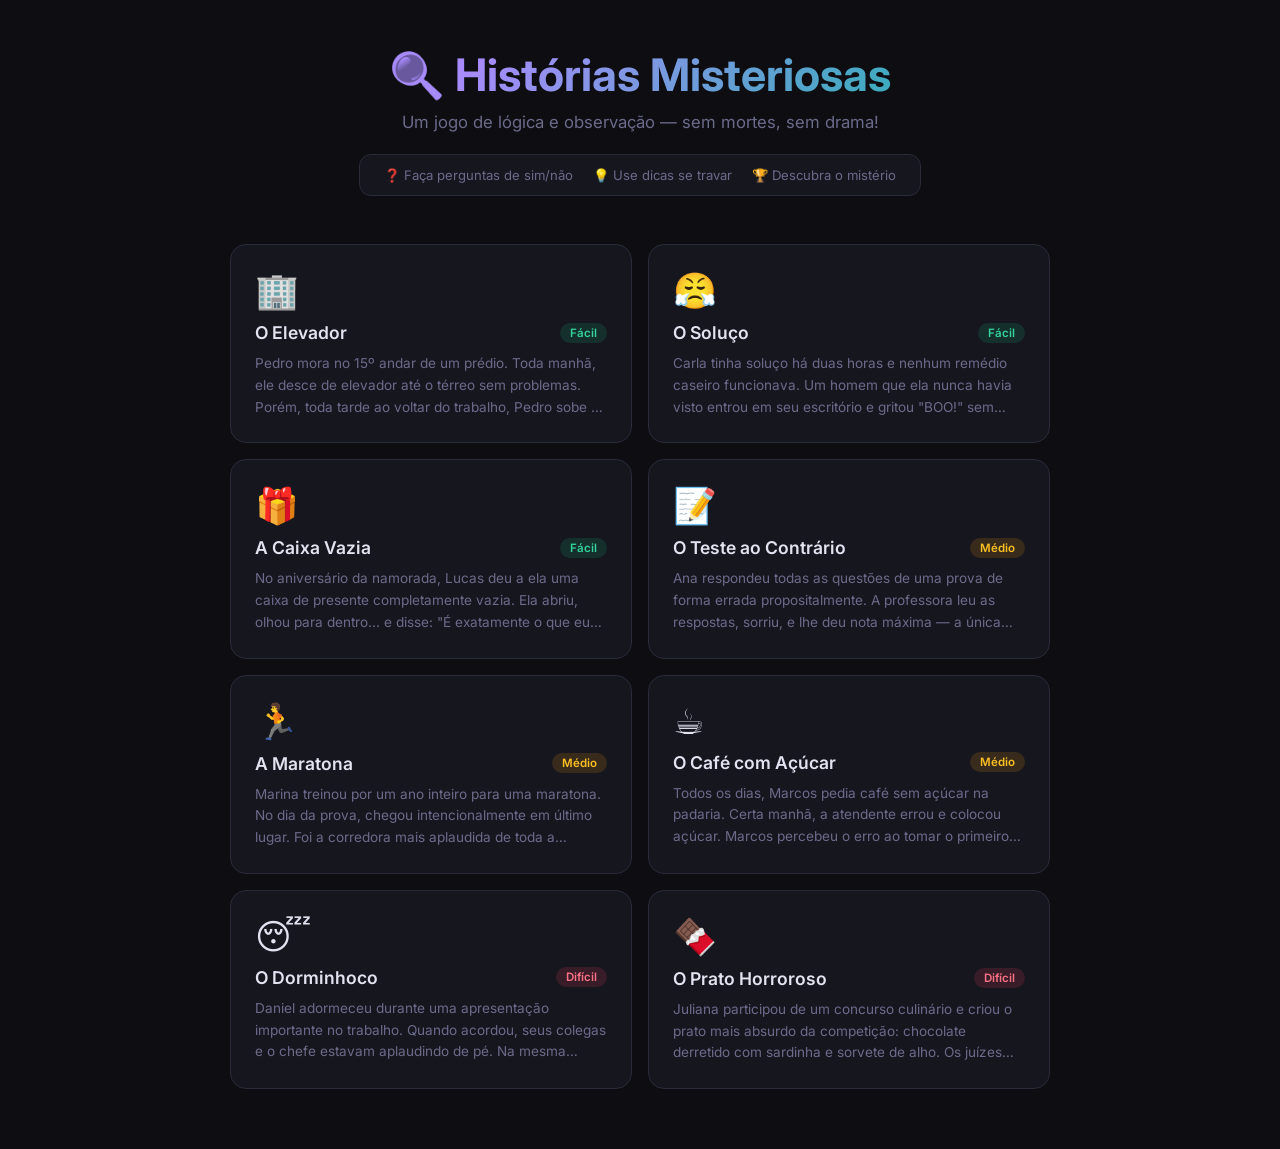
==== mystery_game/index.html @ 5fd46ef1 "feat: jogo de mistério estilo Black Stories leve App web standalone (HTML/CSS/JS) com 8 histórias mi" ====
<!DOCTYPE html>
<html lang="pt-BR">
<head>
  <meta charset="UTF-8">
  <meta name="viewport" content="width=device-width, initial-scale=1.0">
  <title>Histórias Misteriosas</title>
  <style>
    @import url('https://fonts.googleapis.com/css2?family=Inter:wght@400;500;600;700&display=swap');

    :root {
      --bg: #0d0d12;
      --surface: #16161f;
      --surface2: #1e1e2a;
      --border: #2a2a3a;
      --text: #e2e2f0;
      --muted: #6b6b8a;
      --purple: #8b5cf6;
      --purple-light: #a78bfa;
      --teal: #14b8a6;
      --green: #10b981;
      --red: #f43f5e;
      --yellow: #f59e0b;
    }

    * { margin: 0; padding: 0; box-sizing: border-box; }

    html, body {
      font-family: 'Inter', system-ui, sans-serif;
      background: var(--bg);
      color: var(--text);
      height: 100%;
    }

    /* ── SCREENS ── */
    .screen { display: none; }
    .screen.active { display: flex; flex-direction: column; }

    /* ── HOME ── */
    #home {
      max-width: 860px;
      margin: 0 auto;
      padding: 48px 20px 60px;
      min-height: 100vh;
    }

    .home-header {
      text-align: center;
      margin-bottom: 48px;
    }

    .home-header h1 {
      font-size: clamp(2rem, 5vw, 2.8rem);
      font-weight: 700;
      background: linear-gradient(135deg, var(--purple-light) 30%, var(--teal));
      -webkit-background-clip: text;
      -webkit-text-fill-color: transparent;
      background-clip: text;
      margin-bottom: 10px;
    }

    .home-header p {
      color: var(--muted);
      font-size: 1.05rem;
      margin-bottom: 6px;
    }

    .how-to {
      display: inline-flex;
      gap: 20px;
      background: var(--surface);
      border: 1px solid var(--border);
      border-radius: 12px;
      padding: 12px 24px;
      margin-top: 16px;
      font-size: 0.82rem;
      color: var(--muted);
    }

    .how-to span { display: flex; align-items: center; gap: 6px; }

    .story-grid {
      display: grid;
      grid-template-columns: repeat(auto-fill, minmax(300px, 1fr));
      gap: 16px;
    }

    .story-card {
      background: var(--surface);
      border: 1px solid var(--border);
      border-radius: 16px;
      padding: 24px;
      cursor: pointer;
      transition: transform 0.18s ease, box-shadow 0.18s ease, border-color 0.18s ease;
      position: relative;
      overflow: hidden;
    }

    .story-card::after {
      content: '';
      position: absolute;
      top: 0; left: 0; right: 0;
      height: 3px;
      background: linear-gradient(90deg, var(--purple), var(--teal));
      opacity: 0;
      transition: opacity 0.18s;
    }

    .story-card:hover {
      transform: translateY(-3px);
      border-color: var(--purple);
      box-shadow: 0 10px 40px rgba(139, 92, 246, 0.12);
    }

    .story-card:hover::after { opacity: 1; }

    .card-emoji { font-size: 2.2rem; display: block; margin-bottom: 10px; }

    .card-header {
      display: flex;
      align-items: center;
      justify-content: space-between;
      margin-bottom: 10px;
    }

    .card-title { font-size: 1.1rem; font-weight: 600; }

    .badge {
      padding: 3px 10px;
      border-radius: 100px;
      font-size: 0.72rem;
      font-weight: 600;
    }

    .badge-easy   { background: rgba(16,185,129,.15); color: #34d399; }
    .badge-medium { background: rgba(245,158,11,.15);  color: #fbbf24; }
    .badge-hard   { background: rgba(244,63,94,.15);   color: #fb7185; }

    .card-preview {
      color: var(--muted);
      font-size: 0.85rem;
      line-height: 1.6;
      display: -webkit-box;
      -webkit-line-clamp: 3;
      -webkit-box-orient: vertical;
      overflow: hidden;
    }

    /* ── GAME ── */
    #game {
      max-width: 700px;
      margin: 0 auto;
      padding: 20px 20px 24px;
      height: 100vh;
    }

    .topbar {
      display: flex;
      align-items: center;
      gap: 12px;
      padding-bottom: 14px;
      border-bottom: 1px solid var(--border);
      margin-bottom: 16px;
    }

    .btn-back {
      background: transparent;
      border: 1px solid var(--border);
      color: var(--muted);
      padding: 6px 14px;
      border-radius: 8px;
      cursor: pointer;
      font-size: 0.82rem;
      font-family: inherit;
      transition: all 0.15s;
      white-space: nowrap;
    }
    .btn-back:hover { color: var(--text); border-color: var(--muted); }

    #game-title {
      font-size: 1rem;
      font-weight: 600;
      flex: 1;
      text-align: center;
    }

    .stats {
      display: flex;
      gap: 14px;
      font-size: 0.8rem;
      color: var(--muted);
      white-space: nowrap;
    }

    .scenario-card {
      background: var(--surface);
      border: 1px solid var(--border);
      border-radius: 14px;
      padding: 20px;
      margin-bottom: 14px;
    }

    .scenario-label {
      font-size: 0.7rem;
      text-transform: uppercase;
      letter-spacing: 0.1em;
      color: var(--purple-light);
      font-weight: 600;
      margin-bottom: 10px;
    }

    #scenario-text {
      font-size: 0.95rem;
      line-height: 1.7;
    }

    .chat-log {
      flex: 1;
      overflow-y: auto;
      display: flex;
      flex-direction: column;
      gap: 10px;
      padding: 2px 2px 8px;
      margin-bottom: 12px;
      scrollbar-width: thin;
      scrollbar-color: var(--border) transparent;
    }

    .chat-log::-webkit-scrollbar { width: 4px; }
    .chat-log::-webkit-scrollbar-track { background: transparent; }
    .chat-log::-webkit-scrollbar-thumb { background: var(--border); border-radius: 4px; }

    .empty-chat {
      text-align: center;
      color: var(--muted);
      font-size: 0.875rem;
      padding: 32px 0;
    }

    .msg-pair { display: flex; flex-direction: column; gap: 6px; }

    .msg-q {
      align-self: flex-end;
      background: var(--surface2);
      border: 1px solid var(--border);
      border-radius: 14px 14px 3px 14px;
      padding: 10px 16px;
      font-size: 0.875rem;
      max-width: 88%;
    }

    .msg-a {
      align-self: flex-start;
      display: flex;
      align-items: center;
      gap: 9px;
      border-radius: 14px 14px 14px 3px;
      padding: 10px 16px;
      font-size: 0.875rem;
      font-weight: 500;
      max-width: 88%;
    }

    .msg-a.sim  { background: rgba(16,185,129,.1); border: 1px solid rgba(16,185,129,.25); color: #34d399; }
    .msg-a.nao  { background: rgba(244,63,94,.1);  border: 1px solid rgba(244,63,94,.25);  color: #fb7185; }
    .msg-a.irr  { background: rgba(245,158,11,.1); border: 1px solid rgba(245,158,11,.25); color: #fbbf24; }

    .hint-msg {
      align-self: stretch;
      background: rgba(139,92,246,.08);
      border: 1px solid rgba(139,92,246,.2);
      border-radius: 10px;
      padding: 12px 16px;
      font-size: 0.85rem;
      color: var(--purple-light);
      display: flex;
      gap: 10px;
    }

    .input-row {
      display: flex;
      gap: 8px;
      margin-bottom: 10px;
    }

    .q-input {
      flex: 1;
      background: var(--surface);
      border: 1px solid var(--border);
      border-radius: 10px;
      padding: 11px 16px;
      color: var(--text);
      font-size: 0.9rem;
      font-family: inherit;
      outline: none;
      transition: border-color 0.15s;
    }
    .q-input:focus { border-color: var(--purple); }
    .q-input::placeholder { color: var(--muted); }

    .btn-primary {
      background: var(--purple);
      color: #fff;
      border: none;
      border-radius: 10px;
      padding: 11px 20px;
      font-size: 0.9rem;
      font-weight: 500;
      cursor: pointer;
      font-family: inherit;
      transition: opacity 0.15s;
      white-space: nowrap;
    }
    .btn-primary:hover { opacity: 0.88; }

    .action-row {
      display: flex;
      gap: 8px;
    }

    .btn-action {
      flex: 1;
      padding: 10px 8px;
      border-radius: 10px;
      border: 1px solid var(--border);
      background: var(--surface);
      color: var(--text);
      font-size: 0.82rem;
      cursor: pointer;
      transition: all 0.15s;
      font-family: inherit;
      font-weight: 500;
    }
    .btn-action:hover { border-color: var(--purple); }
    .btn-action:disabled { opacity: 0.35; cursor: not-allowed; }
    .btn-action:disabled:hover { border-color: var(--border); }

    .btn-solve {
      background: var(--purple);
      border-color: var(--purple);
      color: #fff;
    }
    .btn-solve:hover { opacity: 0.88; border-color: var(--purple); }

    .btn-danger { color: var(--red); border-color: rgba(244,63,94,.2); }
    .btn-danger:hover { border-color: var(--red); background: rgba(244,63,94,.08); }

    /* ── SOLUTION ── */
    #solution {
      max-width: 600px;
      margin: 0 auto;
      padding: 48px 20px 60px;
      align-items: center;
      text-align: center;
      min-height: 100vh;
    }

    .result-emoji { font-size: 4rem; margin-bottom: 14px; }
    .result-title { font-size: 1.9rem; font-weight: 700; margin-bottom: 6px; }
    .result-sub { color: var(--muted); font-size: 1rem; margin-bottom: 36px; }

    .sol-card {
      background: var(--surface);
      border: 1px solid var(--border);
      border-radius: 16px;
      padding: 28px;
      margin-bottom: 28px;
      text-align: left;
      width: 100%;
    }

    .sol-card h3 {
      font-size: 0.72rem;
      text-transform: uppercase;
      letter-spacing: 0.1em;
      color: var(--purple-light);
      margin-bottom: 14px;
    }

    #solution-text {
      font-size: 0.97rem;
      line-height: 1.75;
    }

    .score-row {
      display: flex;
      justify-content: center;
      gap: 40px;
      margin-bottom: 36px;
    }

    .score-item { text-align: center; }

    .score-val {
      font-size: 2.2rem;
      font-weight: 700;
      background: linear-gradient(135deg, var(--purple-light), var(--teal));
      -webkit-background-clip: text;
      -webkit-text-fill-color: transparent;
      background-clip: text;
      display: block;
    }

    .score-lbl {
      font-size: 0.75rem;
      color: var(--muted);
      margin-top: 2px;
    }

    .btn-replay {
      background: linear-gradient(135deg, var(--purple), var(--teal));
      color: #fff;
      border: none;
      border-radius: 12px;
      padding: 14px 40px;
      font-size: 1rem;
      font-weight: 600;
      cursor: pointer;
      font-family: inherit;
      transition: opacity 0.15s;
    }
    .btn-replay:hover { opacity: 0.88; }

    /* ── ANIMATIONS ── */
    @keyframes fadeUp {
      from { opacity: 0; transform: translateY(8px); }
      to   { opacity: 1; transform: translateY(0); }
    }
    .anim { animation: fadeUp 0.25s ease forwards; }

    /* ── RESPONSIVE ── */
    @media (max-width: 480px) {
      .stats { display: none; }
      .action-row { flex-wrap: wrap; }
      .btn-action { flex: 1 0 calc(50% - 4px); }
      .how-to { flex-direction: column; gap: 8px; align-items: flex-start; }
    }
  </style>
</head>
<body>

<!-- ══════════ HOME ══════════ -->
<div id="home" class="screen active">
  <div class="home-header">
    <h1>🔍 Histórias Misteriosas</h1>
    <p>Um jogo de lógica e observação — sem mortes, sem drama!</p>
    <div class="how-to">
      <span>❓ Faça perguntas de sim/não</span>
      <span>💡 Use dicas se travar</span>
      <span>🏆 Descubra o mistério</span>
    </div>
  </div>
  <div class="story-grid" id="story-grid"></div>
</div>

<!-- ══════════ GAME ══════════ -->
<div id="game" class="screen">
  <div class="topbar">
    <button class="btn-back" id="btn-back">← Voltar</button>
    <span id="game-title"></span>
    <div class="stats">
      <span id="stat-q">❓ 0</span>
      <span id="stat-h">💡 3</span>
    </div>
  </div>

  <div class="scenario-card">
    <div class="scenario-label">📖 O Mistério</div>
    <p id="scenario-text"></p>
  </div>

  <div class="chat-log" id="chat-log">
    <div class="empty-chat">Faça sua primeira pergunta abaixo! ⬇️</div>
  </div>

  <div class="input-row">
    <input class="q-input" id="q-input" type="text"
      placeholder="Ex: É uma pessoa? Acontece no trabalho?">
    <button class="btn-primary" id="btn-ask">Perguntar</button>
  </div>

  <div class="action-row">
    <button class="btn-action" id="btn-hint">💡 Dica (3)</button>
    <button class="btn-action btn-solve" id="btn-solve">✓ Resolvi!</button>
    <button class="btn-action btn-danger" id="btn-giveup">🏳 Desistir</button>
  </div>
</div>

<!-- ══════════ SOLUTION ══════════ -->
<div id="solution" class="screen">
  <div class="result-emoji" id="result-emoji">🎉</div>
  <h2 class="result-title" id="result-title">Parabéns!</h2>
  <p class="result-sub" id="result-sub">Você desvendou o mistério!</p>

  <div class="sol-card">
    <h3>✨ O Mistério Revelado</h3>
    <p id="solution-text"></p>
  </div>

  <div class="score-row">
    <div class="score-item">
      <span class="score-val" id="sc-q">0</span>
      <div class="score-lbl">perguntas</div>
    </div>
    <div class="score-item">
      <span class="score-val" id="sc-h">0</span>
      <div class="score-lbl">dicas</div>
    </div>
    <div class="score-item">
      <span class="score-val" id="sc-pts">—</span>
      <div class="score-lbl">pontos</div>
    </div>
  </div>

  <button class="btn-replay" id="btn-replay">🔄 Escolher outro mistério</button>
</div>

<script>
// ════════════════════════════════════════════
// HISTÓRIAS
// ════════════════════════════════════════════
const STORIES = [
  {
    id: 1,
    emoji: '🏢',
    title: 'O Elevador',
    difficulty: 'Fácil',
    scenario: 'Pedro mora no 15º andar de um prédio. Toda manhã, ele desce de elevador até o térreo sem problemas. Porém, toda tarde ao voltar do trabalho, Pedro sobe de elevador apenas até o 7º andar e faz o resto a pé — mesmo estando cansado. Nos dias de chuva, ele sobe de elevador diretamente até o 15º andar.',
    solution: 'Pedro é uma pessoa de baixa estatura e não consegue alcançar os botões acima do 7 no painel do elevador. De manhã, o botão "térreo" fica na parte de baixo do painel e ele alcança normalmente. Nos dias de chuva, usa o guarda-chuva como extensão para alcançar o botão do 15º andar.',
    hints: [
      'Pense em diferenças físicas entre as pessoas.',
      'Existe algo que Pedro consegue fazer nos dias de chuva que normalmente não consegue.',
      'O painel de botões do elevador é a chave do mistério.'
    ],
    qna: [
      { keys: ['baixo','estatura','altura','pequen','anao','crianca','nao alcanca','nao chega'], answer: 'sim' },
      { keys: ['guarda chuva','chuva','chover','molhar','guarda-chuva'], answer: 'sim' },
      { keys: ['botao','painel','apertar','alcancar','alcanca','pressionar'], answer: 'sim' },
      { keys: ['mora','apartamento','15 andar','quinze'], answer: 'sim' },
      { keys: ['objeto','ferramenta','bengala','vara','usar algo'], answer: 'sim' },
      { keys: ['trabalha','emprego','escritorio','servico'], answer: 'sim' },
      { keys: ['doente','hospital','medico','remedio','lesao'], answer: 'nao' },
      { keys: ['preguica','preguicoso'], answer: 'nao' },
      { keys: ['exercicio','academia','treino','caminhada','saude'], answer: 'nao' },
      { keys: ['gordo','peso','dieta','sobrepeso'], answer: 'nao' },
      { keys: ['medo','fobia','ansiedade'], answer: 'nao' },
      { keys: ['elevador quebrado','defeito','avariado'], answer: 'nao' },
      { keys: ['vizinho','amigo','familia','parente'], answer: 'irr' },
    ]
  },
  {
    id: 2,
    emoji: '😤',
    title: 'O Soluço',
    difficulty: 'Fácil',
    scenario: 'Carla tinha soluço há duas horas e nenhum remédio caseiro funcionava. Um homem que ela nunca havia visto entrou em seu escritório e gritou "BOO!" sem nenhuma razão aparente, depois saiu correndo. Carla ficou irritada por um instante... mas logo ligou para agradecer ao homem.',
    solution: 'O homem era o namorado de Carla. Ela havia ligado para ele desesperada com o soluço e pedido ajuda. Ele foi até o escritório e a assustou propositalmente. O susto curou o soluço na hora — e ela agradeceu pelo resultado.',
    hints: [
      'Pense no que acontece fisicamente quando uma pessoa leva um susto.',
      'Remédios caseiros para soluço frequentemente envolvem sustos.',
      'O "desconhecido" não era tão desconhecido assim.'
    ],
    qna: [
      { keys: ['soluço','solucar','hipo','singulto','soluço de carla'], answer: 'sim' },
      { keys: ['susto','assustar','medo','assustr','apavorar'], answer: 'sim' },
      { keys: ['namorado','conhecia','namorada de'], answer: 'sim' },
      { keys: ['curar','remedio','tratamento','curou','sanar'], answer: 'sim' },
      { keys: ['combinado','planejado','pediu','pedido','ligou'], answer: 'sim' },
      { keys: ['trabalho','escritorio','emprego'], answer: 'sim' },
      { keys: ['amor','relacionamento','namorar'], answer: 'sim' },
      { keys: ['ladrao','roubo','crime','assalto'], answer: 'nao' },
      { keys: ['doente','hospital','medico','remedio de farmacia'], answer: 'nao' },
      { keys: ['dinheiro','premio','recompensa'], answer: 'nao' },
      { keys: ['brincadeira de mau gosto'], answer: 'nao' },
    ]
  },
  {
    id: 3,
    emoji: '🎁',
    title: 'A Caixa Vazia',
    difficulty: 'Fácil',
    scenario: 'No aniversário da namorada, Lucas deu a ela uma caixa de presente completamente vazia. Ela abriu, olhou para dentro... e disse: "É exatamente o que eu queria!" Ficou emocionada.',
    solution: 'A namorada havia pedido a Lucas que lhe desse "espaço" — mais liberdade e tempo para si mesma no relacionamento. Lucas interpretou o pedido de forma criativa e simbólica, dando a ela uma caixa literalmente vazia para representar o espaço que ela queria. Foi a maneira mais carinhosa de mostrar que ele ouviu e respeitou o pedido dela.',
    hints: [
      'O presente era simbólico, não material.',
      'A namorada havia pedido algo específico a Lucas recentemente.',
      'Pense no significado da palavra "espaço" num relacionamento.'
    ],
    qna: [
      { keys: ['espaco','liberdade','independencia','tempo para si','tempo pessoal'], answer: 'sim' },
      { keys: ['simbolico','metafora','criativo','significado'], answer: 'sim' },
      { keys: ['pediu','queria','pedido','solicitou'], answer: 'sim' },
      { keys: ['vazia','vazio','nada dentro','caixa sem nada'], answer: 'sim' },
      { keys: ['amor','carinho','relacionamento','namorada'], answer: 'sim' },
      { keys: ['emocionada','feliz','gostou','amou'], answer: 'sim' },
      { keys: ['surpresa'], answer: 'nao' },
      { keys: ['dinheiro','caro','barato','valor'], answer: 'nao' },
      { keys: ['joia','roupa','brinco','objeto fisico'], answer: 'nao' },
      { keys: ['piada','brincadeira','gozacao'], answer: 'nao' },
    ]
  },
  {
    id: 4,
    emoji: '📝',
    title: 'O Teste ao Contrário',
    difficulty: 'Médio',
    scenario: 'Ana respondeu todas as questões de uma prova de forma errada propositalmente. A professora leu as respostas, sorriu, e lhe deu nota máxima — a única nota 10 da turma.',
    solution: 'O enunciado do teste dizia claramente: "Para cada questão, marque a alternativa INCORRETA." Era um exercício de atenção e raciocínio lógico. Todos os outros alunos, sem ler o enunciado direito, marcaram as respostas corretas — e foram reprovados. Só Ana leu com atenção e entendeu a pegadinha.',
    hints: [
      'A instrução do teste era muito diferente do esperado.',
      'Os outros alunos da turma foram bem ou mal?',
      'Ler o enunciado com atenção era mais importante que saber o conteúdo.'
    ],
    qna: [
      { keys: ['instrucao','enunciado','ler','atencao','leu','leitura'], answer: 'sim' },
      { keys: ['errado','incorreto','errar de proposito'], answer: 'sim' },
      { keys: ['raciocinio','logica','pegadinha','armadilha'], answer: 'sim' },
      { keys: ['outros alunos','turma','colegas','todos erraram'], answer: 'sim' },
      { keys: ['cola','fraude','trapaca','copiou','colar'], answer: 'nao' },
      { keys: ['sorte','acidente'], answer: 'nao' },
      { keys: ['professora sabia antes','combinado antes'], answer: 'nao' },
      { keys: ['matematica','portugues','historia','disciplina'], answer: 'irr' },
      { keys: ['prova facil','prova dificil'], answer: 'irr' },
    ]
  },
  {
    id: 5,
    emoji: '🏃',
    title: 'A Maratona',
    difficulty: 'Médio',
    scenario: 'Marina treinou por um ano inteiro para uma maratona. No dia da prova, chegou intencionalmente em último lugar. Foi a corredora mais aplaudida de toda a competição e saiu com um enorme sorriso no rosto.',
    solution: 'Marina correu ao lado de um atleta com deficiência visual durante os 42 km, servindo como guia e parceira. Ela ajustou o próprio ritmo ao dele, dando suporte e incentivo do começo ao fim. O público se emocionou com o gesto e o duo foi ovacionado na linha de chegada.',
    hints: [
      'Marina não estava sozinha durante a corrida.',
      'Ela correu ao lado de alguém especial.',
      'Pense em como atletas com deficiência participam de maratonas.'
    ],
    qna: [
      { keys: ['deficiencia','deficiente','cego','invisual','visual','limitacao'], answer: 'sim' },
      { keys: ['guia','parceiro','dupla','acompanhante','acompanhou','junto'], answer: 'sim' },
      { keys: ['ultimo','devagar','lento','atras'], answer: 'sim' },
      { keys: ['aplausos','emocao','publico','torcida','ovacao'], answer: 'sim' },
      { keys: ['ajudou','ajuda','solidariedade','apoio'], answer: 'sim' },
      { keys: ['feliz','orgulhosa','satisfeita'], answer: 'sim' },
      { keys: ['lesao','machucado','doente'], answer: 'nao' },
      { keys: ['desistiu','abandonou'], answer: 'nao' },
      { keys: ['ganhou premio','venceu','primeiro lugar'], answer: 'nao' },
      { keys: ['sozinha','ninguem com ela'], answer: 'nao' },
    ]
  },
  {
    id: 6,
    emoji: '☕',
    title: 'O Café com Açúcar',
    difficulty: 'Médio',
    scenario: 'Todos os dias, Marcos pedia café sem açúcar na padaria. Certa manhã, a atendente errou e colocou açúcar. Marcos percebeu o erro ao tomar o primeiro gole — mas não reclamou. Saiu sorrindo, mais feliz do que nunca.',
    solution: 'Marcos havia tentado parar de consumir açúcar há meses e sofria com cada café amargo. Ao tomar o café com açúcar naquele dia, percebeu que o sabor doce não lhe agradava mais — seu paladar havia mudado sem ele perceber. Saiu feliz por descobrir que havia finalmente superado o vício.',
    hints: [
      'Marcos estava tentando mudar algum hábito alimentar há meses.',
      'A reação de Marcos ao sabor do café foi diferente do que ele esperava.',
      'Pense no que acontece com o paladar quando a gente muda hábitos por muito tempo.'
    ],
    qna: [
      { keys: ['vicio','habito','parar','largar','desistir do acucar'], answer: 'sim' },
      { keys: ['acucar','doce','adocar'], answer: 'sim' },
      { keys: ['paladar','gosto','sabor','gostos mudaram'], answer: 'sim' },
      { keys: ['dieta','saude','saudavel','alimentacao'], answer: 'sim' },
      { keys: ['erro','engano','acidente','errou'], answer: 'sim' },
      { keys: ['mudou','mudanca','diferente','novo habito'], answer: 'sim' },
      { keys: ['reclamar','bravo','irritado','reclamou'], answer: 'nao' },
      { keys: ['amor','namoro','relacionamento'], answer: 'nao' },
      { keys: ['dinheiro','preco','troco'], answer: 'nao' },
      { keys: ['doente','medico','prescricao'], answer: 'nao' },
    ]
  },
  {
    id: 7,
    emoji: '😴',
    title: 'O Dorminhoco',
    difficulty: 'Difícil',
    scenario: 'Daniel adormeceu durante uma apresentação importante no trabalho. Quando acordou, seus colegas e o chefe estavam aplaudindo de pé. Na mesma semana, foi promovido.',
    solution: 'Daniel é pesquisador especialista em ciência do sono. Sua apresentação era sobre os benefícios de cochilos rápidos para produtividade. Como demonstração ao vivo, havia combinado com o chefe de dormir por exatamente 20 minutos enquanto os slides passavam automaticamente. Acordou na hora certa, comprovando na prática o que pregava.',
    hints: [
      'A área de trabalho de Daniel é essencial para entender o mistério.',
      'O sono de Daniel foi planejado, não um acidente.',
      'Pense em que tipo de profissional faria isso propositalmente durante uma apresentação.'
    ],
    qna: [
      { keys: ['sono','dormir','cochilo','sonologia','descanso','nap'], answer: 'sim' },
      { keys: ['pesquisador','especialista','cientifico','cientista','professor'], answer: 'sim' },
      { keys: ['planejado','combinado','proposital','programa','combinaram'], answer: 'sim' },
      { keys: ['apresentacao','slides','palestra','demonstracao'], answer: 'sim' },
      { keys: ['produtividade','beneficios','saude','resultado'], answer: 'sim' },
      { keys: ['promovido','chefe','aprovado','reconhecimento'], answer: 'sim' },
      { keys: ['preguica','cansado','trabalhou muito'], answer: 'nao' },
      { keys: ['acidente','engano','descuido','involuntario'], answer: 'nao' },
      { keys: ['familia','casa','noite','cama'], answer: 'nao' },
      { keys: ['doente','remedio'], answer: 'nao' },
    ]
  },
  {
    id: 8,
    emoji: '🍫',
    title: 'O Prato Horroroso',
    difficulty: 'Difícil',
    scenario: 'Juliana participou de um concurso culinário e criou o prato mais absurdo da competição: chocolate derretido com sardinha e sorvete de alho. Os juízes deram a ela a nota mais baixa de sabor... mas ela saiu do evento com o segundo maior prêmio em dinheiro.',
    solution: 'O concurso tinha dois prêmios: "Melhor sabor" (1º lugar) e "Prato mais criativo e inusitado" (2º prêmio). Uma empresa de culinária experimental patrocinava o segundo prêmio buscando receitas absurdas para seu canal de YouTube. Juliana foi a única participante que leu o regulamento completo e sabia que esse segundo prêmio existia — e planejou sua receita de propósito.',
    hints: [
      'O concurso tinha mais de um tipo de premiação.',
      'Uma empresa estava interessada em receitas incomuns por uma razão específica.',
      'Juliana fez algo antes de cozinhar que os outros participantes não fizeram.'
    ],
    qna: [
      { keys: ['segundo premio','outro premio','mais de um premio','dois premios','premio diferente'], answer: 'sim' },
      { keys: ['empresa','patrocinador','youtube','canal','conteudo','midia'], answer: 'sim' },
      { keys: ['regulamento','regras','leu','atencao','leitura atenta'], answer: 'sim' },
      { keys: ['criativo','incomum','absurdo','inusitado','diferente'], answer: 'sim' },
      { keys: ['planejado','proposital','intencional','de proposito'], answer: 'sim' },
      { keys: ['primeiro lugar','melhor sabor','melhor prato'], answer: 'nao' },
      { keys: ['gostoso','delicioso','bom sabor'], answer: 'nao' },
      { keys: ['sorte','acidente','sem querer'], answer: 'nao' },
      { keys: ['famosa','chef profissional','formada em culinaria'], answer: 'nao' },
    ]
  }
];

// ════════════════════════════════════════════
// ESTADO
// ════════════════════════════════════════════
let currentStory = null;
let questionsAsked = 0;
let hintsUsed = 0;
let hintsLeft = 3;

// ════════════════════════════════════════════
// UTILITÁRIOS
// ════════════════════════════════════════════
function norm(s) {
  return s.toLowerCase()
    .normalize('NFD').replace(/[\u0300-\u036f]/g, '')
    .replace(/[^a-z0-9\s]/g, ' ');
}

function answer(question) {
  const q = norm(question);
  for (const { keys, answer } of currentStory.qna) {
    for (const key of keys) {
      if (q.includes(norm(key))) return answer;
    }
  }
  return 'irr';
}

function calcScore() {
  return Math.max(0, 100 - questionsAsked * 3 - hintsUsed * 15);
}

function show(screenId) {
  document.querySelectorAll('.screen').forEach(s => s.classList.remove('active'));
  document.getElementById(screenId).classList.add('active');
}

function diffClass(d) {
  return d === 'Fácil' ? 'badge-easy' : d === 'Médio' ? 'badge-medium' : 'badge-hard';
}

// ════════════════════════════════════════════
// HOME
// ════════════════════════════════════════════
function renderHome() {
  const grid = document.getElementById('story-grid');
  grid.innerHTML = STORIES.map(s => `
    <div class="story-card" onclick="startGame(${s.id})">
      <span class="card-emoji">${s.emoji}</span>
      <div class="card-header">
        <span class="card-title">${s.title}</span>
        <span class="badge ${diffClass(s.difficulty)}">${s.difficulty}</span>
      </div>
      <p class="card-preview">${s.scenario}</p>
    </div>
  `).join('');
}

// ════════════════════════════════════════════
// JOGO
// ════════════════════════════════════════════
function startGame(id) {
  currentStory = STORIES.find(s => s.id === id);
  questionsAsked = 0;
  hintsUsed = 0;
  hintsLeft = 3;

  document.getElementById('game-title').textContent = `${currentStory.emoji} ${currentStory.title}`;
  document.getElementById('scenario-text').textContent = currentStory.scenario;
  document.getElementById('chat-log').innerHTML = '<div class="empty-chat">Faça sua primeira pergunta abaixo! ⬇️</div>';
  document.getElementById('stat-q').textContent = '❓ 0';
  document.getElementById('stat-h').textContent = '💡 3';
  document.getElementById('btn-hint').textContent = '💡 Dica (3)';
  document.getElementById('btn-hint').disabled = false;
  document.getElementById('q-input').value = '';

  show('game');
}

function askQuestion() {
  const input = document.getElementById('q-input');
  const question = input.value.trim();
  if (!question) return;

  const ans = answer(question);
  questionsAsked++;
  input.value = '';

  const log = document.getElementById('chat-log');
  const empty = log.querySelector('.empty-chat');
  if (empty) empty.remove();

  const cfg = {
    sim: { icon: '✅', label: 'Sim!',                    cls: 'sim' },
    nao: { icon: '❌', label: 'Não.',                    cls: 'nao' },
    irr: { icon: '🤷', label: 'Irrelevante para o mistério.', cls: 'irr' }
  }[ans];

  const pair = document.createElement('div');
  pair.className = 'msg-pair anim';
  pair.innerHTML = `
    <div class="msg-q">${escHtml(question)}</div>
    <div class="msg-a ${cfg.cls}"><span>${cfg.icon}</span><span>${cfg.label}</span></div>
  `;
  log.appendChild(pair);
  log.scrollTop = log.scrollHeight;

  document.getElementById('stat-q').textContent = `❓ ${questionsAsked}`;
}

function useHint() {
  if (hintsLeft === 0) return;

  const hint = currentStory.hints[hintsUsed];
  hintsUsed++;
  hintsLeft--;

  const log = document.getElementById('chat-log');
  const empty = log.querySelector('.empty-chat');
  if (empty) empty.remove();

  const el = document.createElement('div');
  el.className = 'hint-msg anim';
  el.innerHTML = `<span>💡</span><span><strong>Dica ${hintsUsed}:</strong> ${hint}</span>`;
  log.appendChild(el);
  log.scrollTop = log.scrollHeight;

  document.getElementById('stat-h').textContent = `💡 ${hintsLeft}`;
  document.getElementById('btn-hint').textContent = `💡 Dica (${hintsLeft})`;
  if (hintsLeft === 0) document.getElementById('btn-hint').disabled = true;
}

function endGame(solved) {
  document.getElementById('result-emoji').textContent = solved ? '🎉' : '😅';
  document.getElementById('result-title').textContent = solved ? 'Mistério Resolvido!' : 'Não foi dessa vez...';
  document.getElementById('result-sub').textContent = solved
    ? 'Excelente raciocínio, detetive!'
    : 'Mas entender o mistério também é aprender!';

  document.getElementById('solution-text').textContent = currentStory.solution;
  document.getElementById('sc-q').textContent = questionsAsked;
  document.getElementById('sc-h').textContent = hintsUsed;
  document.getElementById('sc-pts').textContent = solved ? calcScore() : '—';

  show('solution');
}

function escHtml(s) {
  return s.replace(/&/g,'&amp;').replace(/</g,'&lt;').replace(/>/g,'&gt;').replace(/"/g,'&quot;');
}

// ════════════════════════════════════════════
// EVENTOS
// ════════════════════════════════════════════
document.getElementById('btn-ask').addEventListener('click', askQuestion);
document.getElementById('q-input').addEventListener('keydown', e => {
  if (e.key === 'Enter') askQuestion();
});
document.getElementById('btn-back').addEventListener('click', () => show('home'));
document.getElementById('btn-hint').addEventListener('click', useHint);
document.getElementById('btn-solve').addEventListener('click', () => endGame(true));
document.getElementById('btn-giveup').addEventListener('click', () => endGame(false));
document.getElementById('btn-replay').addEventListener('click', () => show('home'));

// ════════════════════════════════════════════
// INIT
// ════════════════════════════════════════════
renderHome();
</script>
</body>
</html>
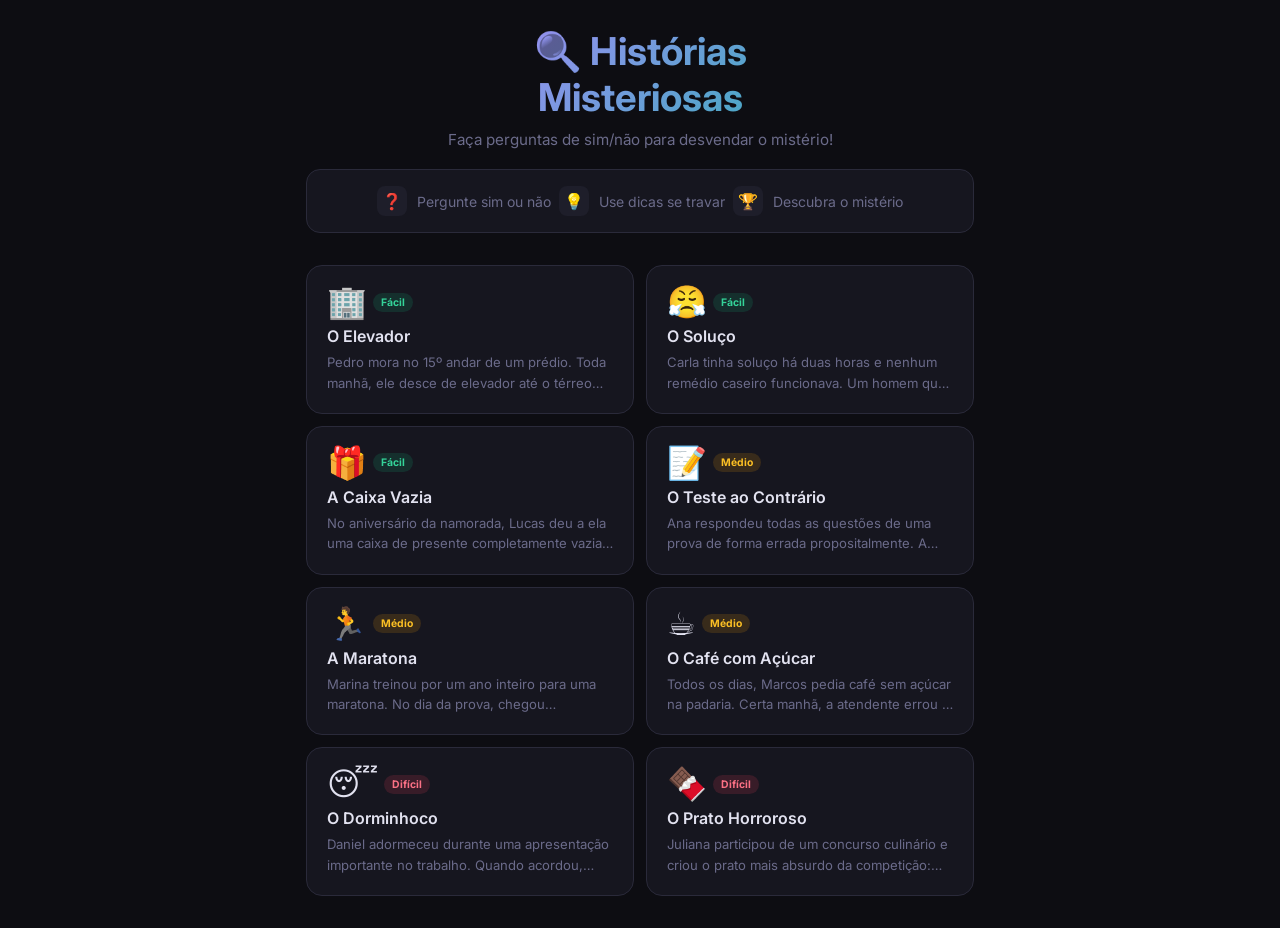
==== commit 9037e043: "feat: redesign mobile-first do jogo de mistério Layout mobile-first com botões de 48px, fonte 16px n" ====
--- a/mystery_game/index.html
+++ b/mystery_game/index.html
@@ -2,7 +2,10 @@
 <html lang="pt-BR">
 <head>
   <meta charset="UTF-8">
-  <meta name="viewport" content="width=device-width, initial-scale=1.0">
+  <meta name="viewport" content="width=device-width, initial-scale=1.0, viewport-fit=cover">
+  <meta name="theme-color" content="#0d0d12">
+  <meta name="apple-mobile-web-app-capable" content="yes">
+  <meta name="apple-mobile-web-app-status-bar-style" content="black-translucent">
   <title>Histórias Misteriosas</title>
   <style>
     @import url('https://fonts.googleapis.com/css2?family=Inter:wght@400;500;600;700&display=swap');
@@ -20,221 +23,275 @@
       --green: #10b981;
       --red: #f43f5e;
       --yellow: #f59e0b;
-    }
-
-    * { margin: 0; padding: 0; box-sizing: border-box; }
-
-    html, body {
+      --safe-b: env(safe-area-inset-bottom, 0px);
+      --safe-t: env(safe-area-inset-top, 0px);
+    }
+
+    * { margin: 0; padding: 0; box-sizing: border-box; -webkit-tap-highlight-color: transparent; }
+
+    html { height: 100%; }
+
+    body {
       font-family: 'Inter', system-ui, sans-serif;
       background: var(--bg);
       color: var(--text);
       height: 100%;
-    }
-
-    /* ── SCREENS ── */
+      overscroll-behavior: none;
+    }
+
+    /* ═══════════════════════
+       SCREENS
+    ═══════════════════════ */
     .screen { display: none; }
     .screen.active { display: flex; flex-direction: column; }
 
-    /* ── HOME ── */
+    /* ═══════════════════════
+       HOME
+    ═══════════════════════ */
     #home {
-      max-width: 860px;
+      min-height: 100svh;
+      padding: calc(var(--safe-t) + 28px) 16px calc(var(--safe-b) + 32px);
+      max-width: 700px;
       margin: 0 auto;
-      padding: 48px 20px 60px;
-      min-height: 100vh;
-    }
-
-    .home-header {
-      text-align: center;
-      margin-bottom: 48px;
-    }
-
-    .home-header h1 {
-      font-size: clamp(2rem, 5vw, 2.8rem);
+      width: 100%;
+    }
+
+    .home-header { text-align: center; margin-bottom: 32px; }
+
+    .home-title {
+      font-size: clamp(1.7rem, 6vw, 2.6rem);
       font-weight: 700;
-      background: linear-gradient(135deg, var(--purple-light) 30%, var(--teal));
+      background: linear-gradient(135deg, var(--purple-light) 20%, var(--teal));
       -webkit-background-clip: text;
       -webkit-text-fill-color: transparent;
       background-clip: text;
+      line-height: 1.2;
       margin-bottom: 10px;
     }
 
-    .home-header p {
+    .home-sub {
       color: var(--muted);
-      font-size: 1.05rem;
-      margin-bottom: 6px;
+      font-size: 0.95rem;
+      margin-bottom: 20px;
     }
 
     .how-to {
-      display: inline-flex;
-      gap: 20px;
+      display: flex;
+      flex-direction: column;
+      gap: 8px;
       background: var(--surface);
       border: 1px solid var(--border);
-      border-radius: 12px;
-      padding: 12px 24px;
-      margin-top: 16px;
-      font-size: 0.82rem;
+      border-radius: 14px;
+      padding: 16px 20px;
+      text-align: left;
+    }
+
+    .how-to-item {
+      display: flex;
+      align-items: center;
+      gap: 10px;
+      font-size: 0.875rem;
       color: var(--muted);
     }
 
-    .how-to span { display: flex; align-items: center; gap: 6px; }
+    .how-to-icon {
+      width: 30px;
+      height: 30px;
+      border-radius: 8px;
+      background: var(--surface2);
+      display: flex;
+      align-items: center;
+      justify-content: center;
+      font-size: 1rem;
+      flex-shrink: 0;
+    }
 
     .story-grid {
-      display: grid;
-      grid-template-columns: repeat(auto-fill, minmax(300px, 1fr));
-      gap: 16px;
+      display: flex;
+      flex-direction: column;
+      gap: 12px;
     }
 
     .story-card {
       background: var(--surface);
       border: 1px solid var(--border);
       border-radius: 16px;
-      padding: 24px;
+      padding: 20px;
       cursor: pointer;
-      transition: transform 0.18s ease, box-shadow 0.18s ease, border-color 0.18s ease;
-      position: relative;
-      overflow: hidden;
-    }
-
-    .story-card::after {
-      content: '';
-      position: absolute;
-      top: 0; left: 0; right: 0;
-      height: 3px;
-      background: linear-gradient(90deg, var(--purple), var(--teal));
-      opacity: 0;
-      transition: opacity 0.18s;
-    }
-
-    .story-card:hover {
-      transform: translateY(-3px);
-      border-color: var(--purple);
-      box-shadow: 0 10px 40px rgba(139, 92, 246, 0.12);
-    }
-
-    .story-card:hover::after { opacity: 1; }
-
-    .card-emoji { font-size: 2.2rem; display: block; margin-bottom: 10px; }
-
-    .card-header {
-      display: flex;
-      align-items: center;
-      justify-content: space-between;
-      margin-bottom: 10px;
-    }
-
-    .card-title { font-size: 1.1rem; font-weight: 600; }
+      transition: transform 0.15s ease, border-color 0.15s;
+      display: flex;
+      align-items: flex-start;
+      gap: 16px;
+      touch-action: manipulation;
+    }
+
+    .story-card:active { transform: scale(0.98); }
+
+    .card-left { display: flex; flex-direction: column; align-items: center; gap: 6px; flex-shrink: 0; }
+    .card-emoji { font-size: 2rem; line-height: 1; }
 
     .badge {
-      padding: 3px 10px;
+      padding: 3px 8px;
       border-radius: 100px;
-      font-size: 0.72rem;
-      font-weight: 600;
-    }
-
+      font-size: 0.65rem;
+      font-weight: 700;
+      white-space: nowrap;
+    }
     .badge-easy   { background: rgba(16,185,129,.15); color: #34d399; }
     .badge-medium { background: rgba(245,158,11,.15);  color: #fbbf24; }
     .badge-hard   { background: rgba(244,63,94,.15);   color: #fb7185; }
 
+    .card-right { flex: 1; min-width: 0; }
+    .card-title { font-size: 1rem; font-weight: 600; margin-bottom: 6px; }
     .card-preview {
       color: var(--muted);
-      font-size: 0.85rem;
-      line-height: 1.6;
+      font-size: 0.82rem;
+      line-height: 1.55;
       display: -webkit-box;
-      -webkit-line-clamp: 3;
+      -webkit-line-clamp: 2;
       -webkit-box-orient: vertical;
       overflow: hidden;
     }
 
-    /* ── GAME ── */
+    /* ═══════════════════════
+       GAME
+    ═══════════════════════ */
     #game {
       max-width: 700px;
       margin: 0 auto;
-      padding: 20px 20px 24px;
-      height: 100vh;
+      width: 100%;
+      /* height set via JS for keyboard handling */
+      height: 100svh;
+      padding: calc(var(--safe-t) + 12px) 14px 0;
     }
 
     .topbar {
       display: flex;
       align-items: center;
-      gap: 12px;
-      padding-bottom: 14px;
+      gap: 10px;
+      padding-bottom: 12px;
       border-bottom: 1px solid var(--border);
-      margin-bottom: 16px;
+      margin-bottom: 12px;
+      flex-shrink: 0;
     }
 
     .btn-back {
-      background: transparent;
+      background: var(--surface);
       border: 1px solid var(--border);
       color: var(--muted);
-      padding: 6px 14px;
-      border-radius: 8px;
+      padding: 0 14px;
+      height: 40px;
+      border-radius: 10px;
       cursor: pointer;
       font-size: 0.82rem;
       font-family: inherit;
       transition: all 0.15s;
       white-space: nowrap;
-    }
-    .btn-back:hover { color: var(--text); border-color: var(--muted); }
+      touch-action: manipulation;
+      flex-shrink: 0;
+    }
+    .btn-back:active { background: var(--surface2); }
 
     #game-title {
-      font-size: 1rem;
+      font-size: 0.95rem;
       font-weight: 600;
       flex: 1;
       text-align: center;
+      overflow: hidden;
+      text-overflow: ellipsis;
+      white-space: nowrap;
     }
 
     .stats {
       display: flex;
-      gap: 14px;
-      font-size: 0.8rem;
+      gap: 10px;
+      font-size: 0.75rem;
       color: var(--muted);
       white-space: nowrap;
-    }
-
-    .scenario-card {
+      flex-shrink: 0;
+    }
+
+    /* Scenario: collapsible on mobile */
+    .scenario-wrap {
       background: var(--surface);
       border: 1px solid var(--border);
       border-radius: 14px;
-      padding: 20px;
-      margin-bottom: 14px;
+      margin-bottom: 12px;
+      flex-shrink: 0;
+      overflow: hidden;
+    }
+
+    .scenario-head {
+      display: flex;
+      align-items: center;
+      justify-content: space-between;
+      padding: 12px 16px;
+      cursor: pointer;
+      touch-action: manipulation;
     }
 
     .scenario-label {
-      font-size: 0.7rem;
+      font-size: 0.68rem;
       text-transform: uppercase;
       letter-spacing: 0.1em;
       color: var(--purple-light);
-      font-weight: 600;
-      margin-bottom: 10px;
-    }
+      font-weight: 700;
+    }
+
+    .scenario-toggle {
+      font-size: 0.7rem;
+      color: var(--muted);
+      transition: transform 0.2s;
+    }
+
+    .scenario-toggle.open { transform: rotate(180deg); }
+
+    .scenario-body {
+      padding: 0 16px 14px;
+      max-height: 0;
+      overflow: hidden;
+      transition: max-height 0.25s ease;
+    }
+
+    .scenario-body.open { max-height: 300px; }
 
     #scenario-text {
-      font-size: 0.95rem;
+      font-size: 0.9rem;
       line-height: 1.7;
-    }
-
+      color: var(--text);
+    }
+
+    /* Chat */
     .chat-log {
       flex: 1;
+      min-height: 0;
       overflow-y: auto;
       display: flex;
       flex-direction: column;
       gap: 10px;
-      padding: 2px 2px 8px;
-      margin-bottom: 12px;
+      padding: 2px 2px 10px;
+      -webkit-overflow-scrolling: touch;
       scrollbar-width: thin;
       scrollbar-color: var(--border) transparent;
     }
 
-    .chat-log::-webkit-scrollbar { width: 4px; }
-    .chat-log::-webkit-scrollbar-track { background: transparent; }
+    .chat-log::-webkit-scrollbar { width: 3px; }
     .chat-log::-webkit-scrollbar-thumb { background: var(--border); border-radius: 4px; }
 
     .empty-chat {
-      text-align: center;
+      flex: 1;
+      display: flex;
+      flex-direction: column;
+      align-items: center;
+      justify-content: center;
       color: var(--muted);
       font-size: 0.875rem;
-      padding: 32px 0;
-    }
+      text-align: center;
+      gap: 8px;
+      padding: 20px;
+    }
+
+    .empty-chat-icon { font-size: 2.5rem; opacity: 0.5; }
 
     .msg-pair { display: flex; flex-direction: column; gap: 6px; }
 
@@ -242,257 +299,314 @@
       align-self: flex-end;
       background: var(--surface2);
       border: 1px solid var(--border);
-      border-radius: 14px 14px 3px 14px;
-      padding: 10px 16px;
+      border-radius: 18px 18px 4px 18px;
+      padding: 10px 15px;
       font-size: 0.875rem;
-      max-width: 88%;
+      max-width: 85%;
+      line-height: 1.4;
     }
 
     .msg-a {
       align-self: flex-start;
       display: flex;
       align-items: center;
-      gap: 9px;
-      border-radius: 14px 14px 14px 3px;
-      padding: 10px 16px;
+      gap: 8px;
+      border-radius: 18px 18px 18px 4px;
+      padding: 10px 15px;
       font-size: 0.875rem;
-      font-weight: 500;
-      max-width: 88%;
-    }
-
-    .msg-a.sim  { background: rgba(16,185,129,.1); border: 1px solid rgba(16,185,129,.25); color: #34d399; }
-    .msg-a.nao  { background: rgba(244,63,94,.1);  border: 1px solid rgba(244,63,94,.25);  color: #fb7185; }
-    .msg-a.irr  { background: rgba(245,158,11,.1); border: 1px solid rgba(245,158,11,.25); color: #fbbf24; }
+      font-weight: 600;
+      max-width: 85%;
+    }
+
+    .msg-a.sim { background: rgba(16,185,129,.1); border: 1px solid rgba(16,185,129,.25); color: #34d399; }
+    .msg-a.nao { background: rgba(244,63,94,.1);  border: 1px solid rgba(244,63,94,.25);  color: #fb7185; }
+    .msg-a.irr { background: rgba(245,158,11,.1); border: 1px solid rgba(245,158,11,.25); color: #fbbf24; }
 
     .hint-msg {
-      align-self: stretch;
       background: rgba(139,92,246,.08);
       border: 1px solid rgba(139,92,246,.2);
-      border-radius: 10px;
-      padding: 12px 16px;
+      border-radius: 12px;
+      padding: 12px 15px;
       font-size: 0.85rem;
       color: var(--purple-light);
       display: flex;
       gap: 10px;
+      align-items: flex-start;
+      line-height: 1.5;
+    }
+
+    /* Bottom controls — fixed above keyboard */
+    .game-bottom {
+      flex-shrink: 0;
+      padding: 10px 0 calc(var(--safe-b) + 12px);
+      border-top: 1px solid var(--border);
+      background: var(--bg);
     }
 
     .input-row {
       display: flex;
       gap: 8px;
-      margin-bottom: 10px;
+      margin-bottom: 8px;
     }
 
     .q-input {
       flex: 1;
       background: var(--surface);
       border: 1px solid var(--border);
-      border-radius: 10px;
-      padding: 11px 16px;
+      border-radius: 12px;
+      padding: 0 14px;
+      height: 48px;
       color: var(--text);
-      font-size: 0.9rem;
+      font-size: 16px; /* prevents iOS zoom */
       font-family: inherit;
       outline: none;
       transition: border-color 0.15s;
+      -webkit-appearance: none;
     }
     .q-input:focus { border-color: var(--purple); }
-    .q-input::placeholder { color: var(--muted); }
-
-    .btn-primary {
+    .q-input::placeholder { color: var(--muted); font-size: 0.875rem; }
+
+    .btn-send {
+      height: 48px;
+      width: 48px;
+      border-radius: 12px;
       background: var(--purple);
       color: #fff;
       border: none;
-      border-radius: 10px;
-      padding: 11px 20px;
-      font-size: 0.9rem;
-      font-weight: 500;
+      font-size: 1.3rem;
       cursor: pointer;
-      font-family: inherit;
+      display: flex;
+      align-items: center;
+      justify-content: center;
+      flex-shrink: 0;
+      touch-action: manipulation;
       transition: opacity 0.15s;
-      white-space: nowrap;
-    }
-    .btn-primary:hover { opacity: 0.88; }
+    }
+    .btn-send:active { opacity: 0.8; }
 
     .action-row {
-      display: flex;
-      gap: 8px;
+      display: grid;
+      grid-template-columns: 1fr 1fr 1fr;
+      gap: 7px;
     }
 
     .btn-action {
-      flex: 1;
-      padding: 10px 8px;
-      border-radius: 10px;
+      height: 46px;
+      border-radius: 12px;
       border: 1px solid var(--border);
       background: var(--surface);
       color: var(--text);
-      font-size: 0.82rem;
+      font-size: 0.78rem;
       cursor: pointer;
       transition: all 0.15s;
       font-family: inherit;
       font-weight: 500;
-    }
-    .btn-action:hover { border-color: var(--purple); }
-    .btn-action:disabled { opacity: 0.35; cursor: not-allowed; }
-    .btn-action:disabled:hover { border-color: var(--border); }
+      touch-action: manipulation;
+      display: flex;
+      align-items: center;
+      justify-content: center;
+      gap: 4px;
+    }
+    .btn-action:active { background: var(--surface2); }
+    .btn-action:disabled { opacity: 0.35; pointer-events: none; }
 
     .btn-solve {
       background: var(--purple);
       border-color: var(--purple);
       color: #fff;
     }
-    .btn-solve:hover { opacity: 0.88; border-color: var(--purple); }
-
-    .btn-danger { color: var(--red); border-color: rgba(244,63,94,.2); }
-    .btn-danger:hover { border-color: var(--red); background: rgba(244,63,94,.08); }
-
-    /* ── SOLUTION ── */
+    .btn-solve:active { opacity: 0.85; }
+
+    .btn-danger { color: #fb7185; border-color: rgba(244,63,94,.25); }
+    .btn-danger:active { background: rgba(244,63,94,.1); }
+
+    /* ═══════════════════════
+       SOLUTION
+    ═══════════════════════ */
     #solution {
+      min-height: 100svh;
+      padding: calc(var(--safe-t) + 32px) 16px calc(var(--safe-b) + 40px);
       max-width: 600px;
       margin: 0 auto;
-      padding: 48px 20px 60px;
+      width: 100%;
       align-items: center;
       text-align: center;
-      min-height: 100vh;
-    }
-
-    .result-emoji { font-size: 4rem; margin-bottom: 14px; }
-    .result-title { font-size: 1.9rem; font-weight: 700; margin-bottom: 6px; }
-    .result-sub { color: var(--muted); font-size: 1rem; margin-bottom: 36px; }
+    }
+
+    .result-emoji { font-size: 4rem; margin-bottom: 12px; }
+    .result-title { font-size: 1.6rem; font-weight: 700; margin-bottom: 6px; }
+    .result-sub { color: var(--muted); font-size: 0.9rem; margin-bottom: 28px; }
 
     .sol-card {
       background: var(--surface);
       border: 1px solid var(--border);
       border-radius: 16px;
-      padding: 28px;
-      margin-bottom: 28px;
+      padding: 22px 20px;
+      margin-bottom: 24px;
       text-align: left;
       width: 100%;
     }
 
-    .sol-card h3 {
-      font-size: 0.72rem;
+    .sol-label {
+      font-size: 0.68rem;
       text-transform: uppercase;
       letter-spacing: 0.1em;
       color: var(--purple-light);
-      margin-bottom: 14px;
-    }
-
-    #solution-text {
-      font-size: 0.97rem;
-      line-height: 1.75;
-    }
+      font-weight: 700;
+      margin-bottom: 12px;
+    }
+
+    #solution-text { font-size: 0.95rem; line-height: 1.75; }
 
     .score-row {
       display: flex;
       justify-content: center;
-      gap: 40px;
-      margin-bottom: 36px;
-    }
-
-    .score-item { text-align: center; }
+      gap: 0;
+      margin-bottom: 28px;
+      background: var(--surface);
+      border: 1px solid var(--border);
+      border-radius: 16px;
+      overflow: hidden;
+      width: 100%;
+    }
+
+    .score-item {
+      flex: 1;
+      padding: 16px 8px;
+      text-align: center;
+      border-right: 1px solid var(--border);
+    }
+    .score-item:last-child { border-right: none; }
 
     .score-val {
-      font-size: 2.2rem;
+      font-size: 1.8rem;
       font-weight: 700;
+      display: block;
       background: linear-gradient(135deg, var(--purple-light), var(--teal));
       -webkit-background-clip: text;
       -webkit-text-fill-color: transparent;
       background-clip: text;
-      display: block;
-    }
-
-    .score-lbl {
-      font-size: 0.75rem;
-      color: var(--muted);
-      margin-top: 2px;
-    }
+    }
+
+    .score-lbl { font-size: 0.7rem; color: var(--muted); margin-top: 2px; }
 
     .btn-replay {
       background: linear-gradient(135deg, var(--purple), var(--teal));
       color: #fff;
       border: none;
-      border-radius: 12px;
-      padding: 14px 40px;
+      border-radius: 14px;
+      padding: 0 36px;
+      height: 54px;
       font-size: 1rem;
       font-weight: 600;
       cursor: pointer;
       font-family: inherit;
+      width: 100%;
+      touch-action: manipulation;
       transition: opacity 0.15s;
     }
-    .btn-replay:hover { opacity: 0.88; }
-
-    /* ── ANIMATIONS ── */
+    .btn-replay:active { opacity: 0.85; }
+
+    /* ═══════════════════════
+       ANIMATIONS
+    ═══════════════════════ */
     @keyframes fadeUp {
       from { opacity: 0; transform: translateY(8px); }
       to   { opacity: 1; transform: translateY(0); }
     }
-    .anim { animation: fadeUp 0.25s ease forwards; }
-
-    /* ── RESPONSIVE ── */
-    @media (max-width: 480px) {
-      .stats { display: none; }
-      .action-row { flex-wrap: wrap; }
-      .btn-action { flex: 1 0 calc(50% - 4px); }
-      .how-to { flex-direction: column; gap: 8px; align-items: flex-start; }
+    .anim { animation: fadeUp 0.22s ease forwards; }
+
+    /* ═══════════════════════
+       DESKTOP TWEAKS
+    ═══════════════════════ */
+    @media (min-width: 540px) {
+      .story-grid {
+        display: grid;
+        grid-template-columns: 1fr 1fr;
+      }
+      .story-card { flex-direction: column; gap: 8px; }
+      .card-left { flex-direction: row; align-items: center; }
+      .how-to { flex-direction: row; justify-content: center; }
+      .home-title { font-size: 2.4rem; }
     }
   </style>
 </head>
 <body>
 
-<!-- ══════════ HOME ══════════ -->
+<!-- ════════ HOME ════════ -->
 <div id="home" class="screen active">
   <div class="home-header">
-    <h1>🔍 Histórias Misteriosas</h1>
-    <p>Um jogo de lógica e observação — sem mortes, sem drama!</p>
+    <h1 class="home-title">🔍 Histórias<br>Misteriosas</h1>
+    <p class="home-sub">Faça perguntas de sim/não para desvendar o mistério!</p>
     <div class="how-to">
-      <span>❓ Faça perguntas de sim/não</span>
-      <span>💡 Use dicas se travar</span>
-      <span>🏆 Descubra o mistério</span>
+      <div class="how-to-item">
+        <span class="how-to-icon">❓</span>
+        <span>Pergunte sim ou não</span>
+      </div>
+      <div class="how-to-item">
+        <span class="how-to-icon">💡</span>
+        <span>Use dicas se travar</span>
+      </div>
+      <div class="how-to-item">
+        <span class="how-to-icon">🏆</span>
+        <span>Descubra o mistério</span>
+      </div>
     </div>
   </div>
   <div class="story-grid" id="story-grid"></div>
 </div>
 
-<!-- ══════════ GAME ══════════ -->
+<!-- ════════ GAME ════════ -->
 <div id="game" class="screen">
   <div class="topbar">
     <button class="btn-back" id="btn-back">← Voltar</button>
     <span id="game-title"></span>
     <div class="stats">
-      <span id="stat-q">❓ 0</span>
-      <span id="stat-h">💡 3</span>
+      <span id="stat-q">❓0</span>
+      <span id="stat-h">💡3</span>
     </div>
   </div>
 
-  <div class="scenario-card">
-    <div class="scenario-label">📖 O Mistério</div>
-    <p id="scenario-text"></p>
+  <div class="scenario-wrap">
+    <div class="scenario-head" id="scenario-head">
+      <span class="scenario-label">📖 O Mistério</span>
+      <span class="scenario-toggle open" id="scenario-toggle">▲</span>
+    </div>
+    <div class="scenario-body open" id="scenario-body">
+      <p id="scenario-text"></p>
+    </div>
   </div>
 
   <div class="chat-log" id="chat-log">
-    <div class="empty-chat">Faça sua primeira pergunta abaixo! ⬇️</div>
+    <div class="empty-chat">
+      <span class="empty-chat-icon">🕵️</span>
+      <span>Faça sua primeira pergunta!</span>
+    </div>
   </div>
 
-  <div class="input-row">
-    <input class="q-input" id="q-input" type="text"
-      placeholder="Ex: É uma pessoa? Acontece no trabalho?">
-    <button class="btn-primary" id="btn-ask">Perguntar</button>
-  </div>
-
-  <div class="action-row">
-    <button class="btn-action" id="btn-hint">💡 Dica (3)</button>
-    <button class="btn-action btn-solve" id="btn-solve">✓ Resolvi!</button>
-    <button class="btn-action btn-danger" id="btn-giveup">🏳 Desistir</button>
+  <div class="game-bottom">
+    <div class="input-row">
+      <input class="q-input" id="q-input" type="text"
+        placeholder="É uma pessoa? Acontece de dia?"
+        autocomplete="off" autocorrect="off" spellcheck="false">
+      <button class="btn-send" id="btn-ask" aria-label="Perguntar">➤</button>
+    </div>
+    <div class="action-row">
+      <button class="btn-action" id="btn-hint">💡 Dica (3)</button>
+      <button class="btn-action btn-solve" id="btn-solve">✓ Resolvi!</button>
+      <button class="btn-action btn-danger" id="btn-giveup">🏳 Desistir</button>
+    </div>
   </div>
 </div>
 
-<!-- ══════════ SOLUTION ══════════ -->
+<!-- ════════ SOLUTION ════════ -->
 <div id="solution" class="screen">
   <div class="result-emoji" id="result-emoji">🎉</div>
-  <h2 class="result-title" id="result-title">Parabéns!</h2>
-  <p class="result-sub" id="result-sub">Você desvendou o mistério!</p>
+  <h2 class="result-title" id="result-title"></h2>
+  <p class="result-sub" id="result-sub"></p>
 
   <div class="sol-card">
-    <h3>✨ O Mistério Revelado</h3>
+    <div class="sol-label">✨ O Mistério Revelado</div>
     <p id="solution-text"></p>
   </div>
 
@@ -515,236 +629,174 @@
 </div>
 
 <script>
-// ════════════════════════════════════════════
+// ═══════════════════════════════════════════
 // HISTÓRIAS
-// ════════════════════════════════════════════
+// ═══════════════════════════════════════════
 const STORIES = [
   {
-    id: 1,
-    emoji: '🏢',
-    title: 'O Elevador',
-    difficulty: 'Fácil',
-    scenario: 'Pedro mora no 15º andar de um prédio. Toda manhã, ele desce de elevador até o térreo sem problemas. Porém, toda tarde ao voltar do trabalho, Pedro sobe de elevador apenas até o 7º andar e faz o resto a pé — mesmo estando cansado. Nos dias de chuva, ele sobe de elevador diretamente até o 15º andar.',
-    solution: 'Pedro é uma pessoa de baixa estatura e não consegue alcançar os botões acima do 7 no painel do elevador. De manhã, o botão "térreo" fica na parte de baixo do painel e ele alcança normalmente. Nos dias de chuva, usa o guarda-chuva como extensão para alcançar o botão do 15º andar.',
-    hints: [
-      'Pense em diferenças físicas entre as pessoas.',
-      'Existe algo que Pedro consegue fazer nos dias de chuva que normalmente não consegue.',
-      'O painel de botões do elevador é a chave do mistério.'
-    ],
+    id: 1, emoji: '🏢', title: 'O Elevador', difficulty: 'Fácil',
+    scenario: 'Pedro mora no 15º andar de um prédio. Toda manhã, ele desce de elevador até o térreo sem problemas. Porém, toda tarde ao voltar do trabalho, Pedro sobe de elevador apenas até o 7º andar e sobe o resto a pé — mesmo estando cansado. Nos dias de chuva, ele sobe de elevador diretamente até o 15º andar.',
+    solution: 'Pedro é uma pessoa de baixa estatura e não consegue alcançar os botões acima do 7 no painel do elevador. De manhã, o botão "térreo" fica na parte de baixo do painel, então consegue apertar normalmente. Nos dias de chuva, usa o guarda-chuva como extensão do braço para alcançar o botão do 15º andar.',
+    hints: ['Pense em diferenças físicas entre as pessoas.', 'Existe algo que Pedro consegue fazer nos dias de chuva que normalmente não consegue.', 'O painel de botões do elevador é a chave do mistério.'],
     qna: [
-      { keys: ['baixo','estatura','altura','pequen','anao','crianca','nao alcanca','nao chega'], answer: 'sim' },
-      { keys: ['guarda chuva','chuva','chover','molhar','guarda-chuva'], answer: 'sim' },
-      { keys: ['botao','painel','apertar','alcancar','alcanca','pressionar'], answer: 'sim' },
-      { keys: ['mora','apartamento','15 andar','quinze'], answer: 'sim' },
-      { keys: ['objeto','ferramenta','bengala','vara','usar algo'], answer: 'sim' },
-      { keys: ['trabalha','emprego','escritorio','servico'], answer: 'sim' },
-      { keys: ['doente','hospital','medico','remedio','lesao'], answer: 'nao' },
-      { keys: ['preguica','preguicoso'], answer: 'nao' },
-      { keys: ['exercicio','academia','treino','caminhada','saude'], answer: 'nao' },
-      { keys: ['gordo','peso','dieta','sobrepeso'], answer: 'nao' },
-      { keys: ['medo','fobia','ansiedade'], answer: 'nao' },
-      { keys: ['elevador quebrado','defeito','avariado'], answer: 'nao' },
-      { keys: ['vizinho','amigo','familia','parente'], answer: 'irr' },
+      { k: ['baixo','estatura','altura','pequen','anao','nao alcanca'], a: 'sim' },
+      { k: ['guarda chuva','chuva','chover','guarda-chuva'], a: 'sim' },
+      { k: ['botao','painel','apertar','alcancar','pressionar'], a: 'sim' },
+      { k: ['objeto','ferramenta','bengala','usar algo'], a: 'sim' },
+      { k: ['trabalha','emprego','escritorio'], a: 'sim' },
+      { k: ['mora','apartamento'], a: 'sim' },
+      { k: ['doente','hospital','medico','lesao'], a: 'nao' },
+      { k: ['preguica'], a: 'nao' },
+      { k: ['exercicio','academia','treino'], a: 'nao' },
+      { k: ['gordo','peso','dieta'], a: 'nao' },
+      { k: ['medo','fobia'], a: 'nao' },
+      { k: ['elevador quebrado','defeito'], a: 'nao' },
     ]
   },
   {
-    id: 2,
-    emoji: '😤',
-    title: 'O Soluço',
-    difficulty: 'Fácil',
+    id: 2, emoji: '😤', title: 'O Soluço', difficulty: 'Fácil',
     scenario: 'Carla tinha soluço há duas horas e nenhum remédio caseiro funcionava. Um homem que ela nunca havia visto entrou em seu escritório e gritou "BOO!" sem nenhuma razão aparente, depois saiu correndo. Carla ficou irritada por um instante... mas logo ligou para agradecer ao homem.',
-    solution: 'O homem era o namorado de Carla. Ela havia ligado para ele desesperada com o soluço e pedido ajuda. Ele foi até o escritório e a assustou propositalmente. O susto curou o soluço na hora — e ela agradeceu pelo resultado.',
-    hints: [
-      'Pense no que acontece fisicamente quando uma pessoa leva um susto.',
-      'Remédios caseiros para soluço frequentemente envolvem sustos.',
-      'O "desconhecido" não era tão desconhecido assim.'
-    ],
+    solution: 'O homem era o namorado de Carla. Ela havia ligado para ele desesperada com o soluço e pedido ajuda. Ele foi até o escritório e a assustou propositalmente. O susto funcionou e curou o soluço na hora — ela ficou aliviada e agradecida.',
+    hints: ['Pense no que acontece fisicamente quando uma pessoa leva um susto.', 'Remédios caseiros para soluço frequentemente envolvem sustos.', 'O "desconhecido" não era tão desconhecido assim.'],
     qna: [
-      { keys: ['soluço','solucar','hipo','singulto','soluço de carla'], answer: 'sim' },
-      { keys: ['susto','assustar','medo','assustr','apavorar'], answer: 'sim' },
-      { keys: ['namorado','conhecia','namorada de'], answer: 'sim' },
-      { keys: ['curar','remedio','tratamento','curou','sanar'], answer: 'sim' },
-      { keys: ['combinado','planejado','pediu','pedido','ligou'], answer: 'sim' },
-      { keys: ['trabalho','escritorio','emprego'], answer: 'sim' },
-      { keys: ['amor','relacionamento','namorar'], answer: 'sim' },
-      { keys: ['ladrao','roubo','crime','assalto'], answer: 'nao' },
-      { keys: ['doente','hospital','medico','remedio de farmacia'], answer: 'nao' },
-      { keys: ['dinheiro','premio','recompensa'], answer: 'nao' },
-      { keys: ['brincadeira de mau gosto'], answer: 'nao' },
+      { k: ['soluco','solucar','hipo'], a: 'sim' },
+      { k: ['susto','assustar','assustr'], a: 'sim' },
+      { k: ['namorado','conhecia'], a: 'sim' },
+      { k: ['curar','curou','tratamento'], a: 'sim' },
+      { k: ['combinado','planejado','pediu','ligou'], a: 'sim' },
+      { k: ['trabalho','escritorio'], a: 'sim' },
+      { k: ['amor','relacionamento'], a: 'sim' },
+      { k: ['ladrao','roubo','crime'], a: 'nao' },
+      { k: ['doente','hospital','medico'], a: 'nao' },
+      { k: ['dinheiro','premio'], a: 'nao' },
     ]
   },
   {
-    id: 3,
-    emoji: '🎁',
-    title: 'A Caixa Vazia',
-    difficulty: 'Fácil',
+    id: 3, emoji: '🎁', title: 'A Caixa Vazia', difficulty: 'Fácil',
     scenario: 'No aniversário da namorada, Lucas deu a ela uma caixa de presente completamente vazia. Ela abriu, olhou para dentro... e disse: "É exatamente o que eu queria!" Ficou emocionada.',
-    solution: 'A namorada havia pedido a Lucas que lhe desse "espaço" — mais liberdade e tempo para si mesma no relacionamento. Lucas interpretou o pedido de forma criativa e simbólica, dando a ela uma caixa literalmente vazia para representar o espaço que ela queria. Foi a maneira mais carinhosa de mostrar que ele ouviu e respeitou o pedido dela.',
-    hints: [
-      'O presente era simbólico, não material.',
-      'A namorada havia pedido algo específico a Lucas recentemente.',
-      'Pense no significado da palavra "espaço" num relacionamento.'
-    ],
+    solution: 'A namorada havia pedido a Lucas que lhe desse "espaço" — mais liberdade e tempo para si mesma no relacionamento. Lucas interpretou de forma criativa e simbólica, dando a ela uma caixa literalmente vazia para representar o espaço pedido. Foi a maneira mais carinhosa de mostrar que ele havia ouvido e respeitado o desejo dela.',
+    hints: ['O presente era simbólico, não material.', 'A namorada havia pedido algo específico a Lucas recentemente.', 'Pense no significado de "espaço" num relacionamento.'],
     qna: [
-      { keys: ['espaco','liberdade','independencia','tempo para si','tempo pessoal'], answer: 'sim' },
-      { keys: ['simbolico','metafora','criativo','significado'], answer: 'sim' },
-      { keys: ['pediu','queria','pedido','solicitou'], answer: 'sim' },
-      { keys: ['vazia','vazio','nada dentro','caixa sem nada'], answer: 'sim' },
-      { keys: ['amor','carinho','relacionamento','namorada'], answer: 'sim' },
-      { keys: ['emocionada','feliz','gostou','amou'], answer: 'sim' },
-      { keys: ['surpresa'], answer: 'nao' },
-      { keys: ['dinheiro','caro','barato','valor'], answer: 'nao' },
-      { keys: ['joia','roupa','brinco','objeto fisico'], answer: 'nao' },
-      { keys: ['piada','brincadeira','gozacao'], answer: 'nao' },
+      { k: ['espaco','liberdade','independencia','tempo pessoal'], a: 'sim' },
+      { k: ['simbolico','metafora','criativo','significado'], a: 'sim' },
+      { k: ['pediu','queria','pedido'], a: 'sim' },
+      { k: ['vazia','vazio','nada dentro'], a: 'sim' },
+      { k: ['amor','carinho','relacionamento'], a: 'sim' },
+      { k: ['emocionada','feliz','gostou'], a: 'sim' },
+      { k: ['surpresa'], a: 'nao' },
+      { k: ['dinheiro','caro','barato'], a: 'nao' },
+      { k: ['joia','roupa','objeto fisico'], a: 'nao' },
+      { k: ['piada','brincadeira'], a: 'nao' },
     ]
   },
   {
-    id: 4,
-    emoji: '📝',
-    title: 'O Teste ao Contrário',
-    difficulty: 'Médio',
+    id: 4, emoji: '📝', title: 'O Teste ao Contrário', difficulty: 'Médio',
     scenario: 'Ana respondeu todas as questões de uma prova de forma errada propositalmente. A professora leu as respostas, sorriu, e lhe deu nota máxima — a única nota 10 da turma.',
-    solution: 'O enunciado do teste dizia claramente: "Para cada questão, marque a alternativa INCORRETA." Era um exercício de atenção e raciocínio lógico. Todos os outros alunos, sem ler o enunciado direito, marcaram as respostas corretas — e foram reprovados. Só Ana leu com atenção e entendeu a pegadinha.',
-    hints: [
-      'A instrução do teste era muito diferente do esperado.',
-      'Os outros alunos da turma foram bem ou mal?',
-      'Ler o enunciado com atenção era mais importante que saber o conteúdo.'
-    ],
+    solution: 'O enunciado do teste dizia: "Para cada questão, marque a alternativa INCORRETA." Era um exercício de atenção e raciocínio lógico. Todos os outros alunos, sem ler o enunciado com cuidado, marcaram as respostas corretas — e tiraram zero. Só Ana leu com atenção e entendeu a pegadinha.',
+    hints: ['A instrução do teste era diferente do esperado.', 'Os outros alunos da turma foram bem ou mal?', 'Ler o enunciado com atenção era mais importante que saber o conteúdo.'],
     qna: [
-      { keys: ['instrucao','enunciado','ler','atencao','leu','leitura'], answer: 'sim' },
-      { keys: ['errado','incorreto','errar de proposito'], answer: 'sim' },
-      { keys: ['raciocinio','logica','pegadinha','armadilha'], answer: 'sim' },
-      { keys: ['outros alunos','turma','colegas','todos erraram'], answer: 'sim' },
-      { keys: ['cola','fraude','trapaca','copiou','colar'], answer: 'nao' },
-      { keys: ['sorte','acidente'], answer: 'nao' },
-      { keys: ['professora sabia antes','combinado antes'], answer: 'nao' },
-      { keys: ['matematica','portugues','historia','disciplina'], answer: 'irr' },
-      { keys: ['prova facil','prova dificil'], answer: 'irr' },
+      { k: ['instrucao','enunciado','ler','atencao','leu'], a: 'sim' },
+      { k: ['errado','incorreto','errar de proposito'], a: 'sim' },
+      { k: ['raciocinio','logica','pegadinha','armadilha'], a: 'sim' },
+      { k: ['outros alunos','turma','colegas','todos erraram'], a: 'sim' },
+      { k: ['cola','fraude','trapaca','copiou'], a: 'nao' },
+      { k: ['sorte','acidente'], a: 'nao' },
+      { k: ['combinado antes','professora sabia antes'], a: 'nao' },
+      { k: ['matematica','portugues','historia'], a: 'irr' },
     ]
   },
   {
-    id: 5,
-    emoji: '🏃',
-    title: 'A Maratona',
-    difficulty: 'Médio',
-    scenario: 'Marina treinou por um ano inteiro para uma maratona. No dia da prova, chegou intencionalmente em último lugar. Foi a corredora mais aplaudida de toda a competição e saiu com um enorme sorriso no rosto.',
-    solution: 'Marina correu ao lado de um atleta com deficiência visual durante os 42 km, servindo como guia e parceira. Ela ajustou o próprio ritmo ao dele, dando suporte e incentivo do começo ao fim. O público se emocionou com o gesto e o duo foi ovacionado na linha de chegada.',
-    hints: [
-      'Marina não estava sozinha durante a corrida.',
-      'Ela correu ao lado de alguém especial.',
-      'Pense em como atletas com deficiência participam de maratonas.'
-    ],
+    id: 5, emoji: '🏃', title: 'A Maratona', difficulty: 'Médio',
+    scenario: 'Marina treinou por um ano inteiro para uma maratona. No dia da prova, chegou intencionalmente em último lugar. Foi a corredora mais aplaudida de toda a competição.',
+    solution: 'Marina correu ao lado de um atleta com deficiência visual durante os 42 km, servindo como guia e parceira. Ela ajustou seu ritmo ao dele, dando suporte e incentivo do começo ao fim. O público se emocionou com o gesto e o duo foi ovacionado na chegada.',
+    hints: ['Marina não estava sozinha durante a corrida.', 'Ela correu ao lado de alguém especial.', 'Pense em como atletas com deficiência visual participam de maratonas.'],
     qna: [
-      { keys: ['deficiencia','deficiente','cego','invisual','visual','limitacao'], answer: 'sim' },
-      { keys: ['guia','parceiro','dupla','acompanhante','acompanhou','junto'], answer: 'sim' },
-      { keys: ['ultimo','devagar','lento','atras'], answer: 'sim' },
-      { keys: ['aplausos','emocao','publico','torcida','ovacao'], answer: 'sim' },
-      { keys: ['ajudou','ajuda','solidariedade','apoio'], answer: 'sim' },
-      { keys: ['feliz','orgulhosa','satisfeita'], answer: 'sim' },
-      { keys: ['lesao','machucado','doente'], answer: 'nao' },
-      { keys: ['desistiu','abandonou'], answer: 'nao' },
-      { keys: ['ganhou premio','venceu','primeiro lugar'], answer: 'nao' },
-      { keys: ['sozinha','ninguem com ela'], answer: 'nao' },
+      { k: ['deficiencia','deficiente','cego','invisual'], a: 'sim' },
+      { k: ['guia','parceiro','dupla','acompanhou','junto'], a: 'sim' },
+      { k: ['ultimo','devagar','lento'], a: 'sim' },
+      { k: ['aplausos','emocao','publico','ovacao'], a: 'sim' },
+      { k: ['ajudou','solidariedade','apoio'], a: 'sim' },
+      { k: ['lesao','machucado','doente'], a: 'nao' },
+      { k: ['desistiu','abandonou'], a: 'nao' },
+      { k: ['ganhou','venceu','primeiro lugar'], a: 'nao' },
     ]
   },
   {
-    id: 6,
-    emoji: '☕',
-    title: 'O Café com Açúcar',
-    difficulty: 'Médio',
-    scenario: 'Todos os dias, Marcos pedia café sem açúcar na padaria. Certa manhã, a atendente errou e colocou açúcar. Marcos percebeu o erro ao tomar o primeiro gole — mas não reclamou. Saiu sorrindo, mais feliz do que nunca.',
-    solution: 'Marcos havia tentado parar de consumir açúcar há meses e sofria com cada café amargo. Ao tomar o café com açúcar naquele dia, percebeu que o sabor doce não lhe agradava mais — seu paladar havia mudado sem ele perceber. Saiu feliz por descobrir que havia finalmente superado o vício.',
-    hints: [
-      'Marcos estava tentando mudar algum hábito alimentar há meses.',
-      'A reação de Marcos ao sabor do café foi diferente do que ele esperava.',
-      'Pense no que acontece com o paladar quando a gente muda hábitos por muito tempo.'
-    ],
+    id: 6, emoji: '☕', title: 'O Café com Açúcar', difficulty: 'Médio',
+    scenario: 'Todos os dias, Marcos pedia café sem açúcar na padaria. Certa manhã, a atendente errou e colocou açúcar. Marcos percebeu o erro ao tomar o primeiro gole — mas não reclamou e saiu sorrindo, mais feliz do que nunca.',
+    solution: 'Marcos havia tentado parar de consumir açúcar há meses e sofria com cada café amargo. Ao tomar o café com açúcar naquele dia, percebeu que o sabor doce não lhe agradava mais — seu paladar havia mudado sem que ele percebesse. Saiu feliz por descobrir que havia finalmente superado o vício.',
+    hints: ['Marcos estava tentando mudar algum hábito alimentar há meses.', 'A reação de Marcos ao sabor foi diferente do que ele esperava.', 'Pense no que acontece com o paladar quando mudamos hábitos por muito tempo.'],
     qna: [
-      { keys: ['vicio','habito','parar','largar','desistir do acucar'], answer: 'sim' },
-      { keys: ['acucar','doce','adocar'], answer: 'sim' },
-      { keys: ['paladar','gosto','sabor','gostos mudaram'], answer: 'sim' },
-      { keys: ['dieta','saude','saudavel','alimentacao'], answer: 'sim' },
-      { keys: ['erro','engano','acidente','errou'], answer: 'sim' },
-      { keys: ['mudou','mudanca','diferente','novo habito'], answer: 'sim' },
-      { keys: ['reclamar','bravo','irritado','reclamou'], answer: 'nao' },
-      { keys: ['amor','namoro','relacionamento'], answer: 'nao' },
-      { keys: ['dinheiro','preco','troco'], answer: 'nao' },
-      { keys: ['doente','medico','prescricao'], answer: 'nao' },
+      { k: ['vicio','habito','parar','largar'], a: 'sim' },
+      { k: ['acucar','doce','adocar'], a: 'sim' },
+      { k: ['paladar','gosto','sabor'], a: 'sim' },
+      { k: ['dieta','saude','alimentacao'], a: 'sim' },
+      { k: ['erro','engano','errou'], a: 'sim' },
+      { k: ['mudou','mudanca'], a: 'sim' },
+      { k: ['reclamar','bravo','reclamou'], a: 'nao' },
+      { k: ['amor','namoro'], a: 'nao' },
+      { k: ['dinheiro','preco'], a: 'nao' },
     ]
   },
   {
-    id: 7,
-    emoji: '😴',
-    title: 'O Dorminhoco',
-    difficulty: 'Difícil',
+    id: 7, emoji: '😴', title: 'O Dorminhoco', difficulty: 'Difícil',
     scenario: 'Daniel adormeceu durante uma apresentação importante no trabalho. Quando acordou, seus colegas e o chefe estavam aplaudindo de pé. Na mesma semana, foi promovido.',
     solution: 'Daniel é pesquisador especialista em ciência do sono. Sua apresentação era sobre os benefícios de cochilos rápidos para produtividade. Como demonstração ao vivo, havia combinado com o chefe de dormir por exatamente 20 minutos enquanto os slides passavam automaticamente. Acordou na hora certa, comprovando na prática o que pregava.',
-    hints: [
-      'A área de trabalho de Daniel é essencial para entender o mistério.',
-      'O sono de Daniel foi planejado, não um acidente.',
-      'Pense em que tipo de profissional faria isso propositalmente durante uma apresentação.'
-    ],
+    hints: ['A área de especialidade de Daniel é essencial para entender o mistério.', 'O sono de Daniel foi planejado, não um acidente.', 'Pense em que tipo de profissional faria isso propositalmente numa apresentação.'],
     qna: [
-      { keys: ['sono','dormir','cochilo','sonologia','descanso','nap'], answer: 'sim' },
-      { keys: ['pesquisador','especialista','cientifico','cientista','professor'], answer: 'sim' },
-      { keys: ['planejado','combinado','proposital','programa','combinaram'], answer: 'sim' },
-      { keys: ['apresentacao','slides','palestra','demonstracao'], answer: 'sim' },
-      { keys: ['produtividade','beneficios','saude','resultado'], answer: 'sim' },
-      { keys: ['promovido','chefe','aprovado','reconhecimento'], answer: 'sim' },
-      { keys: ['preguica','cansado','trabalhou muito'], answer: 'nao' },
-      { keys: ['acidente','engano','descuido','involuntario'], answer: 'nao' },
-      { keys: ['familia','casa','noite','cama'], answer: 'nao' },
-      { keys: ['doente','remedio'], answer: 'nao' },
+      { k: ['sono','dormir','cochilo','sonologia'], a: 'sim' },
+      { k: ['pesquisador','especialista','cientista'], a: 'sim' },
+      { k: ['planejado','combinado','proposital'], a: 'sim' },
+      { k: ['apresentacao','slides','palestra'], a: 'sim' },
+      { k: ['demonstracao','exemplo','prova'], a: 'sim' },
+      { k: ['promovido','chefe'], a: 'sim' },
+      { k: ['preguica','cansado'], a: 'nao' },
+      { k: ['acidente','engano','descuido'], a: 'nao' },
+      { k: ['doente','remedio'], a: 'nao' },
     ]
   },
   {
-    id: 8,
-    emoji: '🍫',
-    title: 'O Prato Horroroso',
-    difficulty: 'Difícil',
+    id: 8, emoji: '🍫', title: 'O Prato Horroroso', difficulty: 'Difícil',
     scenario: 'Juliana participou de um concurso culinário e criou o prato mais absurdo da competição: chocolate derretido com sardinha e sorvete de alho. Os juízes deram a ela a nota mais baixa de sabor... mas ela saiu do evento com o segundo maior prêmio em dinheiro.',
-    solution: 'O concurso tinha dois prêmios: "Melhor sabor" (1º lugar) e "Prato mais criativo e inusitado" (2º prêmio). Uma empresa de culinária experimental patrocinava o segundo prêmio buscando receitas absurdas para seu canal de YouTube. Juliana foi a única participante que leu o regulamento completo e sabia que esse segundo prêmio existia — e planejou sua receita de propósito.',
-    hints: [
-      'O concurso tinha mais de um tipo de premiação.',
-      'Uma empresa estava interessada em receitas incomuns por uma razão específica.',
-      'Juliana fez algo antes de cozinhar que os outros participantes não fizeram.'
-    ],
+    solution: 'O concurso tinha dois prêmios: "Melhor sabor" e "Prato mais criativo e inusitado". Uma empresa de culinária experimental patrocinava o segundo prêmio buscando receitas absurdas para seu canal no YouTube. Juliana foi a única participante que leu o regulamento completo e sabia desse segundo prêmio — e planejou sua receita absurda de propósito.',
+    hints: ['O concurso tinha mais de um tipo de premiação.', 'Uma empresa estava interessada em receitas incomuns por uma razão específica.', 'Juliana fez algo antes de cozinhar que os outros participantes não fizeram.'],
     qna: [
-      { keys: ['segundo premio','outro premio','mais de um premio','dois premios','premio diferente'], answer: 'sim' },
-      { keys: ['empresa','patrocinador','youtube','canal','conteudo','midia'], answer: 'sim' },
-      { keys: ['regulamento','regras','leu','atencao','leitura atenta'], answer: 'sim' },
-      { keys: ['criativo','incomum','absurdo','inusitado','diferente'], answer: 'sim' },
-      { keys: ['planejado','proposital','intencional','de proposito'], answer: 'sim' },
-      { keys: ['primeiro lugar','melhor sabor','melhor prato'], answer: 'nao' },
-      { keys: ['gostoso','delicioso','bom sabor'], answer: 'nao' },
-      { keys: ['sorte','acidente','sem querer'], answer: 'nao' },
-      { keys: ['famosa','chef profissional','formada em culinaria'], answer: 'nao' },
+      { k: ['segundo premio','outro premio','dois premios','mais de um'], a: 'sim' },
+      { k: ['empresa','patrocinador','youtube','canal'], a: 'sim' },
+      { k: ['regulamento','regras','leu'], a: 'sim' },
+      { k: ['criativo','incomum','absurdo','inusitado'], a: 'sim' },
+      { k: ['planejado','proposital','de proposito'], a: 'sim' },
+      { k: ['primeiro lugar','melhor sabor'], a: 'nao' },
+      { k: ['gostoso','delicioso'], a: 'nao' },
+      { k: ['sorte','acidente'], a: 'nao' },
+      { k: ['chef famosa','profissional'], a: 'nao' },
     ]
   }
 ];
 
-// ════════════════════════════════════════════
+// ═══════════════════════════════════════════
 // ESTADO
-// ════════════════════════════════════════════
+// ═══════════════════════════════════════════
 let currentStory = null;
 let questionsAsked = 0;
 let hintsUsed = 0;
 let hintsLeft = 3;
-
-// ════════════════════════════════════════════
+let scenarioOpen = true;
+
+// ═══════════════════════════════════════════
 // UTILITÁRIOS
-// ════════════════════════════════════════════
+// ═══════════════════════════════════════════
 function norm(s) {
   return s.toLowerCase()
     .normalize('NFD').replace(/[\u0300-\u036f]/g, '')
     .replace(/[^a-z0-9\s]/g, ' ');
 }
 
-function answer(question) {
+function getAnswer(question) {
   const q = norm(question);
-  for (const { keys, answer } of currentStory.qna) {
-    for (const key of keys) {
-      if (q.includes(norm(key))) return answer;
+  for (const { k, a } of currentStory.qna) {
+    for (const key of k) {
+      if (q.includes(norm(key))) return a;
     }
   }
   return 'irr';
@@ -754,51 +806,84 @@
   return Math.max(0, 100 - questionsAsked * 3 - hintsUsed * 15);
 }
 
-function show(screenId) {
+function show(id) {
   document.querySelectorAll('.screen').forEach(s => s.classList.remove('active'));
-  document.getElementById(screenId).classList.add('active');
-}
-
-function diffClass(d) {
-  return d === 'Fácil' ? 'badge-easy' : d === 'Médio' ? 'badge-medium' : 'badge-hard';
-}
-
-// ════════════════════════════════════════════
+  document.getElementById(id).classList.add('active');
+  window.scrollTo(0, 0);
+}
+
+function escHtml(s) {
+  return s.replace(/&/g,'&amp;').replace(/</g,'&lt;').replace(/>/g,'&gt;');
+}
+
+function vibrate(ms) {
+  try { navigator.vibrate && navigator.vibrate(ms); } catch (_) {}
+}
+
+// ═══════════════════════════════════════════
+// TECLADO VIRTUAL — ajuste de altura
+// ═══════════════════════════════════════════
+function syncGameHeight() {
+  const game = document.getElementById('game');
+  if (!game.classList.contains('active')) return;
+  const h = window.visualViewport ? window.visualViewport.height : window.innerHeight;
+  game.style.height = h + 'px';
+  const log = document.getElementById('chat-log');
+  log.scrollTop = log.scrollHeight;
+}
+
+if (window.visualViewport) {
+  window.visualViewport.addEventListener('resize', syncGameHeight);
+  window.visualViewport.addEventListener('scroll', syncGameHeight);
+}
+
+// ═══════════════════════════════════════════
 // HOME
-// ════════════════════════════════════════════
+// ═══════════════════════════════════════════
 function renderHome() {
-  const grid = document.getElementById('story-grid');
-  grid.innerHTML = STORIES.map(s => `
+  const diffClass = { 'Fácil':'badge-easy', 'Médio':'badge-medium', 'Difícil':'badge-hard' };
+  document.getElementById('story-grid').innerHTML = STORIES.map(s => `
     <div class="story-card" onclick="startGame(${s.id})">
-      <span class="card-emoji">${s.emoji}</span>
-      <div class="card-header">
-        <span class="card-title">${s.title}</span>
-        <span class="badge ${diffClass(s.difficulty)}">${s.difficulty}</span>
+      <div class="card-left">
+        <span class="card-emoji">${s.emoji}</span>
+        <span class="badge ${diffClass[s.difficulty]}">${s.difficulty}</span>
       </div>
-      <p class="card-preview">${s.scenario}</p>
+      <div class="card-right">
+        <div class="card-title">${s.title}</div>
+        <p class="card-preview">${s.scenario}</p>
+      </div>
     </div>
   `).join('');
 }
 
-// ════════════════════════════════════════════
+// ═══════════════════════════════════════════
 // JOGO
-// ════════════════════════════════════════════
+// ═══════════════════════════════════════════
 function startGame(id) {
   currentStory = STORIES.find(s => s.id === id);
   questionsAsked = 0;
   hintsUsed = 0;
   hintsLeft = 3;
+  scenarioOpen = true;
 
   document.getElementById('game-title').textContent = `${currentStory.emoji} ${currentStory.title}`;
   document.getElementById('scenario-text').textContent = currentStory.scenario;
-  document.getElementById('chat-log').innerHTML = '<div class="empty-chat">Faça sua primeira pergunta abaixo! ⬇️</div>';
-  document.getElementById('stat-q').textContent = '❓ 0';
-  document.getElementById('stat-h').textContent = '💡 3';
+  document.getElementById('scenario-body').classList.add('open');
+  document.getElementById('scenario-toggle').classList.add('open');
+  document.getElementById('chat-log').innerHTML = `
+    <div class="empty-chat">
+      <span class="empty-chat-icon">🕵️</span>
+      <span>Faça sua primeira pergunta!</span>
+    </div>`;
+  document.getElementById('stat-q').textContent = '❓0';
+  document.getElementById('stat-h').textContent = '💡3';
   document.getElementById('btn-hint').textContent = '💡 Dica (3)';
   document.getElementById('btn-hint').disabled = false;
   document.getElementById('q-input').value = '';
 
   show('game');
+  syncGameHeight();
+  setTimeout(() => document.getElementById('q-input').focus(), 300);
 }
 
 function askQuestion() {
@@ -806,7 +891,7 @@
   const question = input.value.trim();
   if (!question) return;
 
-  const ans = answer(question);
+  const ans = getAnswer(question);
   questionsAsked++;
   input.value = '';
 
@@ -814,11 +899,18 @@
   const empty = log.querySelector('.empty-chat');
   if (empty) empty.remove();
 
+  // Auto-collapse scenario after first question
+  if (questionsAsked === 1 && scenarioOpen) {
+    toggleScenario(false);
+  }
+
   const cfg = {
-    sim: { icon: '✅', label: 'Sim!',                    cls: 'sim' },
-    nao: { icon: '❌', label: 'Não.',                    cls: 'nao' },
+    sim: { icon: '✅', label: 'Sim!', cls: 'sim' },
+    nao: { icon: '❌', label: 'Não.', cls: 'nao' },
     irr: { icon: '🤷', label: 'Irrelevante para o mistério.', cls: 'irr' }
   }[ans];
+
+  vibrate(ans === 'sim' ? 30 : ans === 'nao' ? [20, 30, 20] : 10);
 
   const pair = document.createElement('div');
   pair.className = 'msg-pair anim';
@@ -829,12 +921,19 @@
   log.appendChild(pair);
   log.scrollTop = log.scrollHeight;
 
-  document.getElementById('stat-q').textContent = `❓ ${questionsAsked}`;
+  document.getElementById('stat-q').textContent = `❓${questionsAsked}`;
+}
+
+function toggleScenario(forceOpen) {
+  const body = document.getElementById('scenario-body');
+  const toggle = document.getElementById('scenario-toggle');
+  scenarioOpen = forceOpen !== undefined ? forceOpen : !scenarioOpen;
+  body.classList.toggle('open', scenarioOpen);
+  toggle.classList.toggle('open', scenarioOpen);
 }
 
 function useHint() {
   if (hintsLeft === 0) return;
-
   const hint = currentStory.hints[hintsUsed];
   hintsUsed++;
   hintsLeft--;
@@ -849,9 +948,10 @@
   log.appendChild(el);
   log.scrollTop = log.scrollHeight;
 
-  document.getElementById('stat-h').textContent = `💡 ${hintsLeft}`;
+  document.getElementById('stat-h').textContent = `💡${hintsLeft}`;
   document.getElementById('btn-hint').textContent = `💡 Dica (${hintsLeft})`;
   if (hintsLeft === 0) document.getElementById('btn-hint').disabled = true;
+  vibrate(15);
 }
 
 function endGame(solved) {
@@ -860,35 +960,31 @@
   document.getElementById('result-sub').textContent = solved
     ? 'Excelente raciocínio, detetive!'
     : 'Mas entender o mistério também é aprender!';
-
   document.getElementById('solution-text').textContent = currentStory.solution;
   document.getElementById('sc-q').textContent = questionsAsked;
   document.getElementById('sc-h').textContent = hintsUsed;
   document.getElementById('sc-pts').textContent = solved ? calcScore() : '—';
-
+  vibrate(solved ? [30, 50, 80] : 40);
   show('solution');
 }
 
-function escHtml(s) {
-  return s.replace(/&/g,'&amp;').replace(/</g,'&lt;').replace(/>/g,'&gt;').replace(/"/g,'&quot;');
-}
-
-// ════════════════════════════════════════════
+// ═══════════════════════════════════════════
 // EVENTOS
-// ════════════════════════════════════════════
+// ═══════════════════════════════════════════
 document.getElementById('btn-ask').addEventListener('click', askQuestion);
 document.getElementById('q-input').addEventListener('keydown', e => {
-  if (e.key === 'Enter') askQuestion();
+  if (e.key === 'Enter') { e.preventDefault(); askQuestion(); }
 });
+document.getElementById('scenario-head').addEventListener('click', () => toggleScenario());
 document.getElementById('btn-back').addEventListener('click', () => show('home'));
 document.getElementById('btn-hint').addEventListener('click', useHint);
 document.getElementById('btn-solve').addEventListener('click', () => endGame(true));
 document.getElementById('btn-giveup').addEventListener('click', () => endGame(false));
 document.getElementById('btn-replay').addEventListener('click', () => show('home'));
 
-// ════════════════════════════════════════════
+// ═══════════════════════════════════════════
 // INIT
-// ════════════════════════════════════════════
+// ═══════════════════════════════════════════
 renderHome();
 </script>
 </body>
